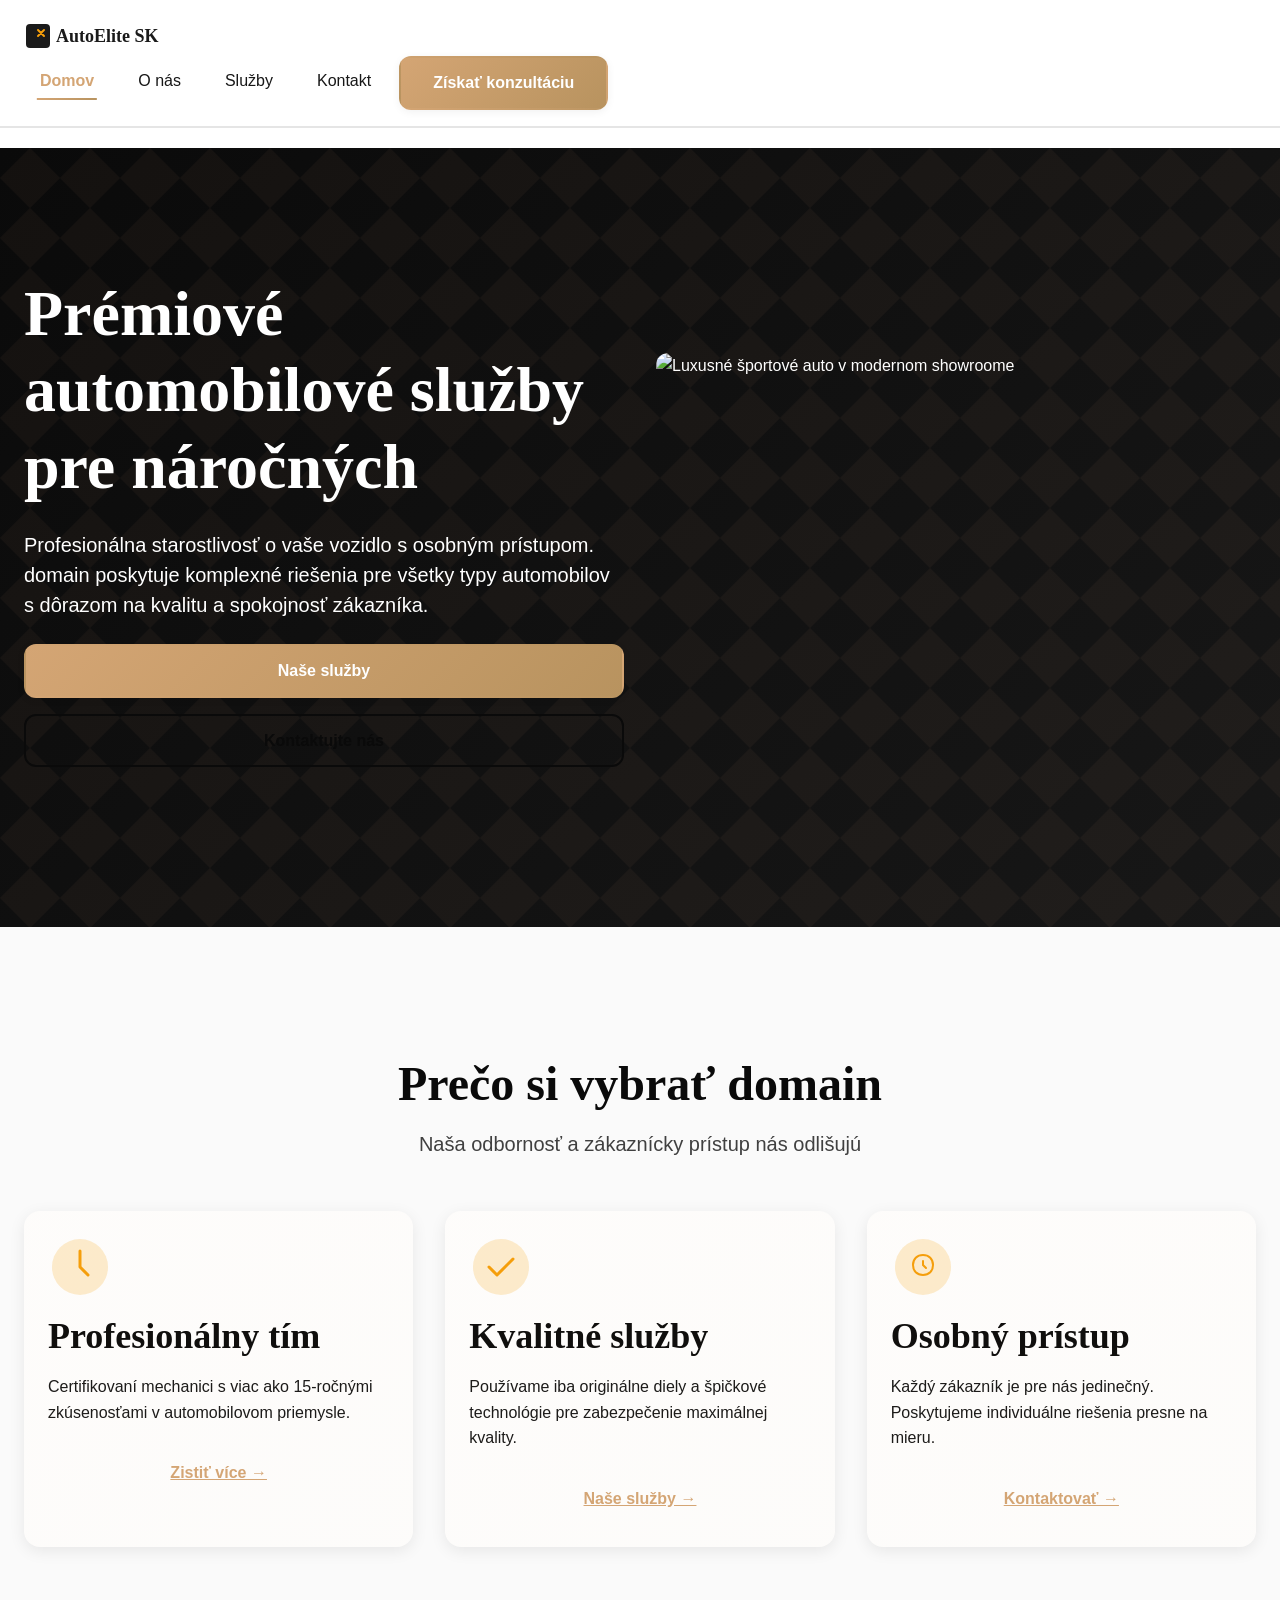
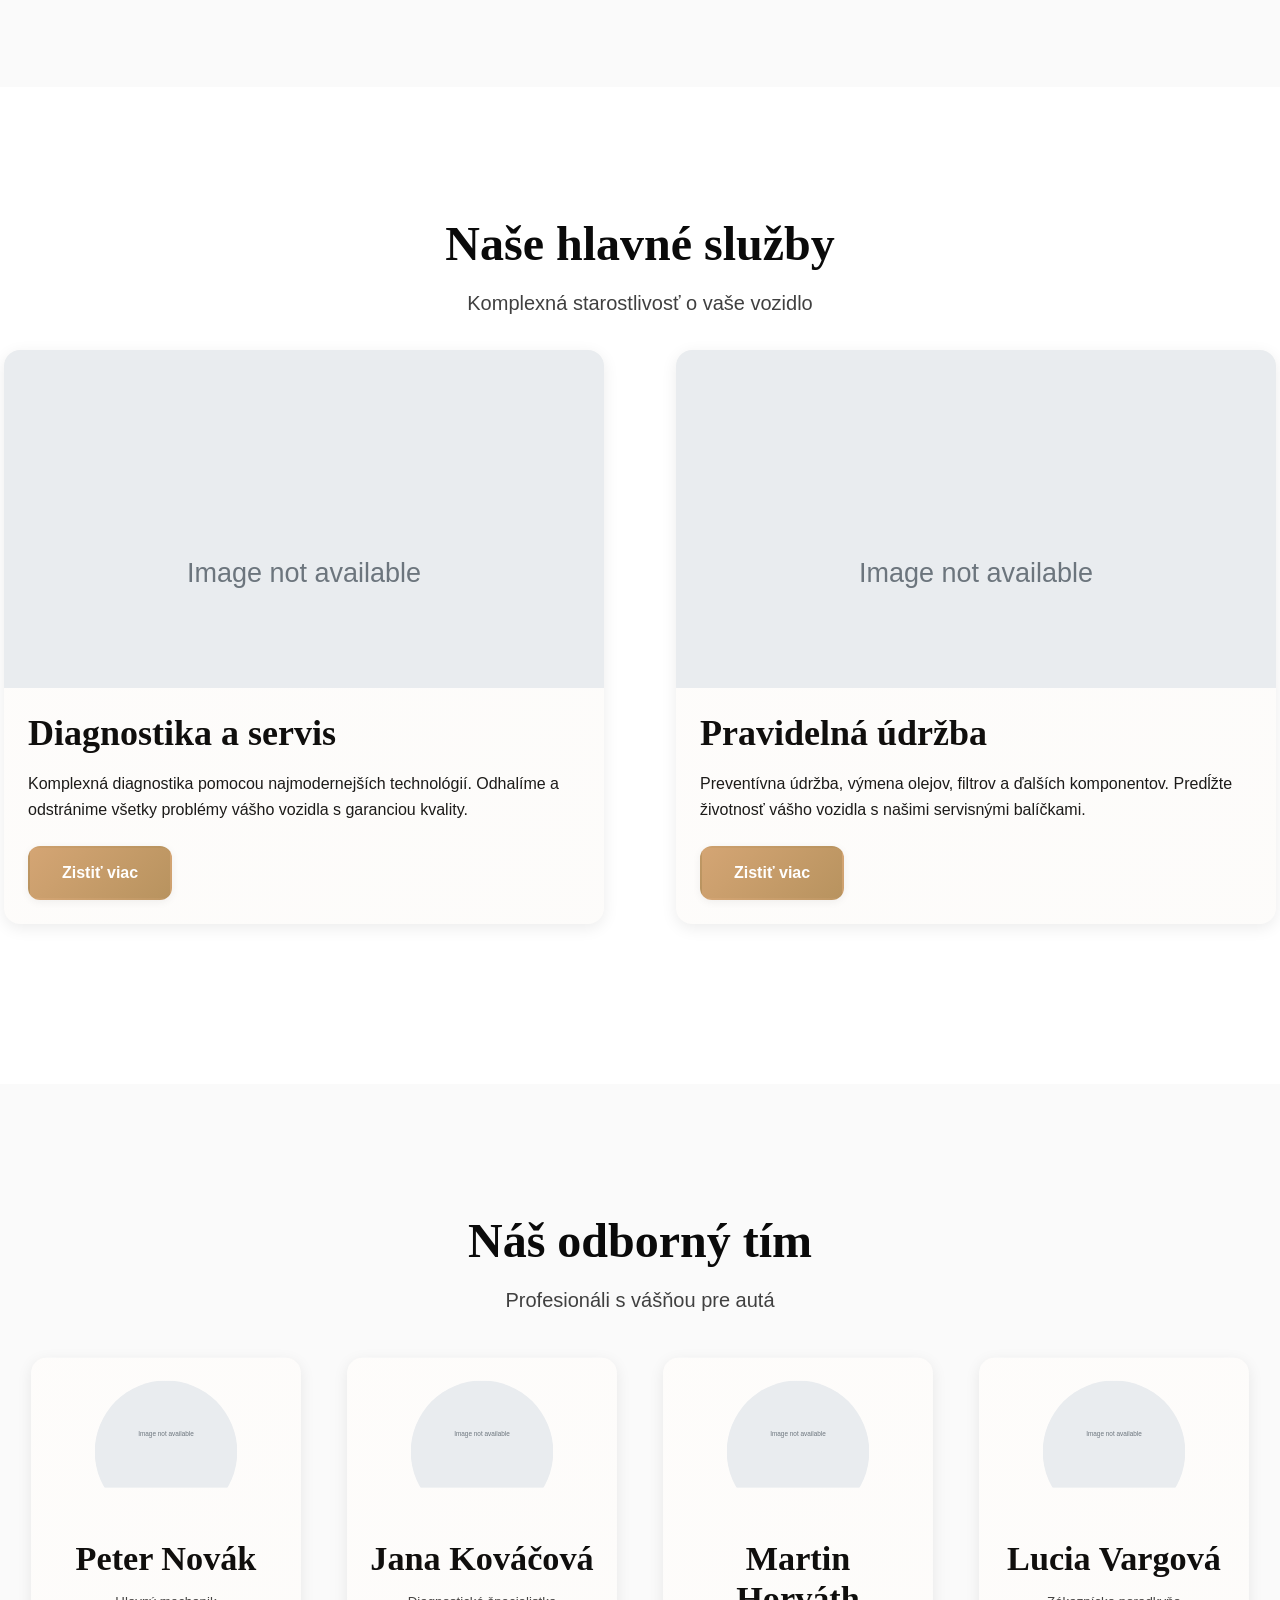
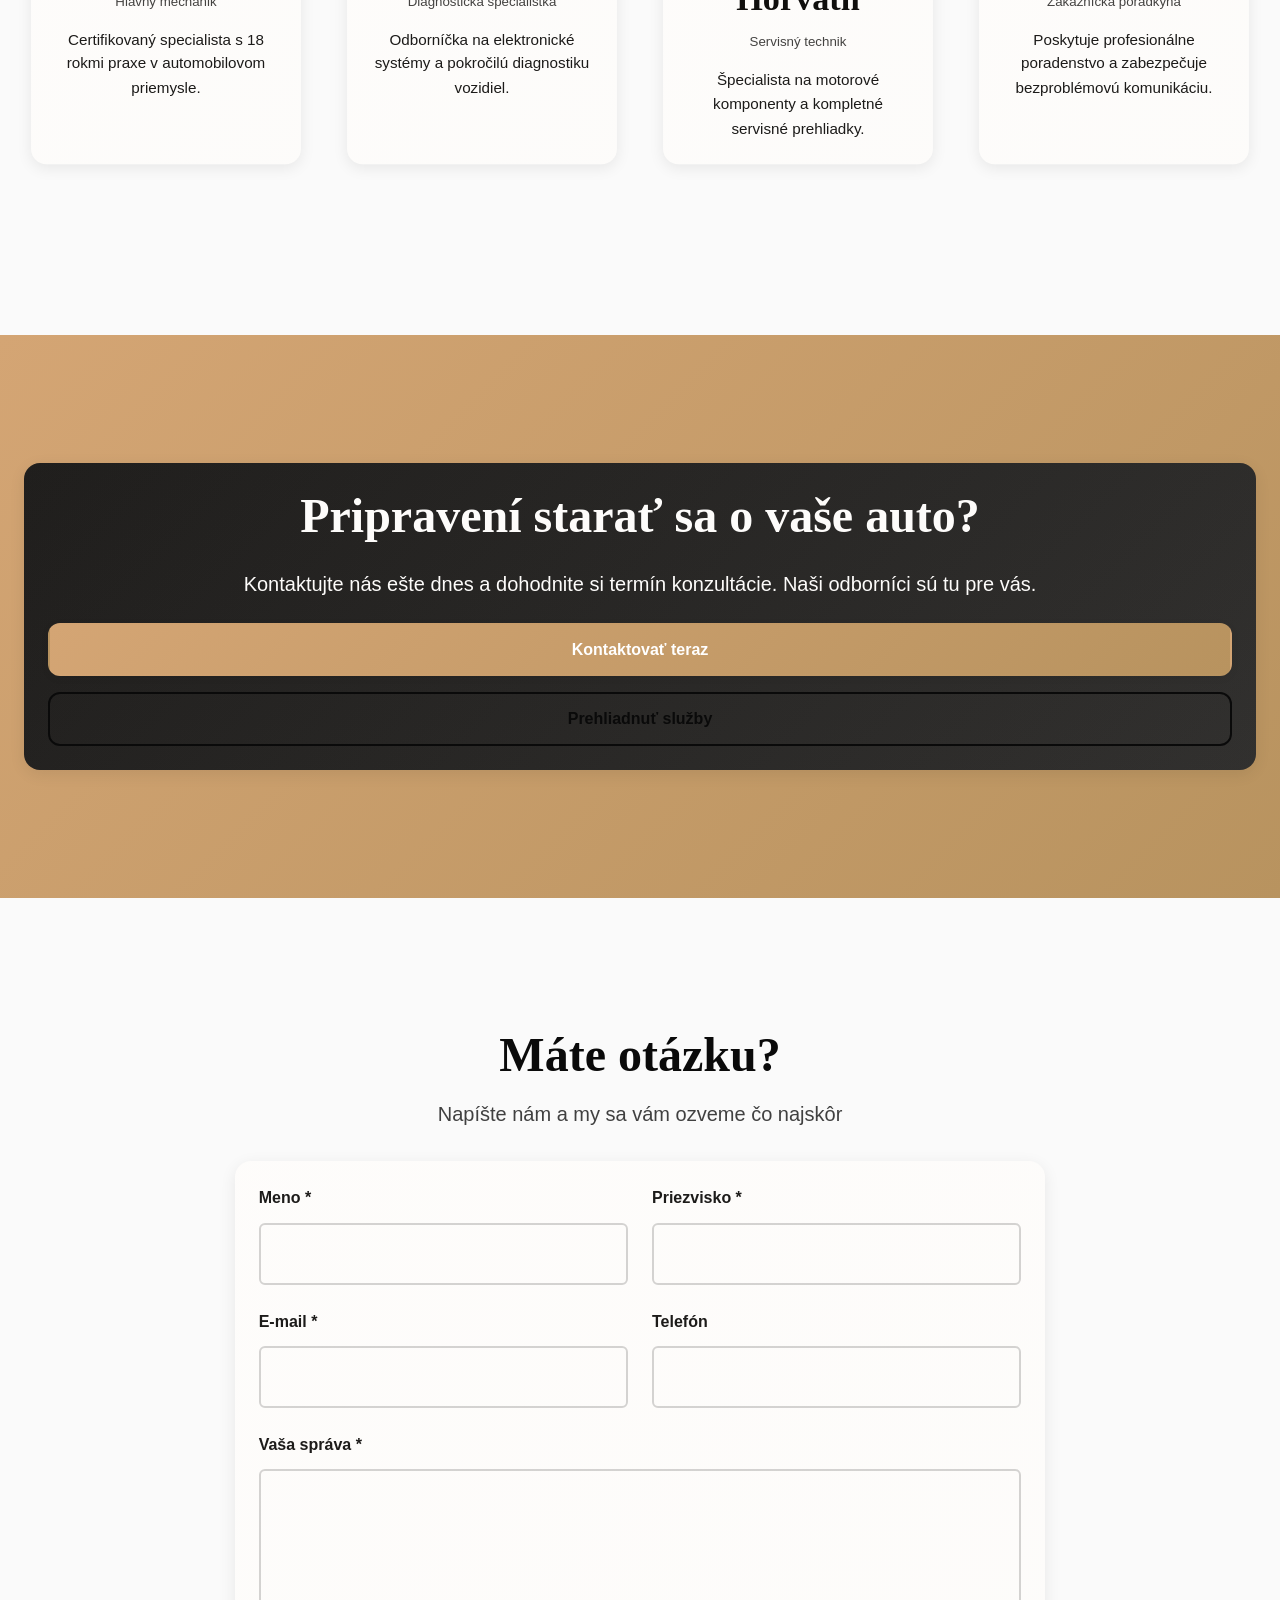
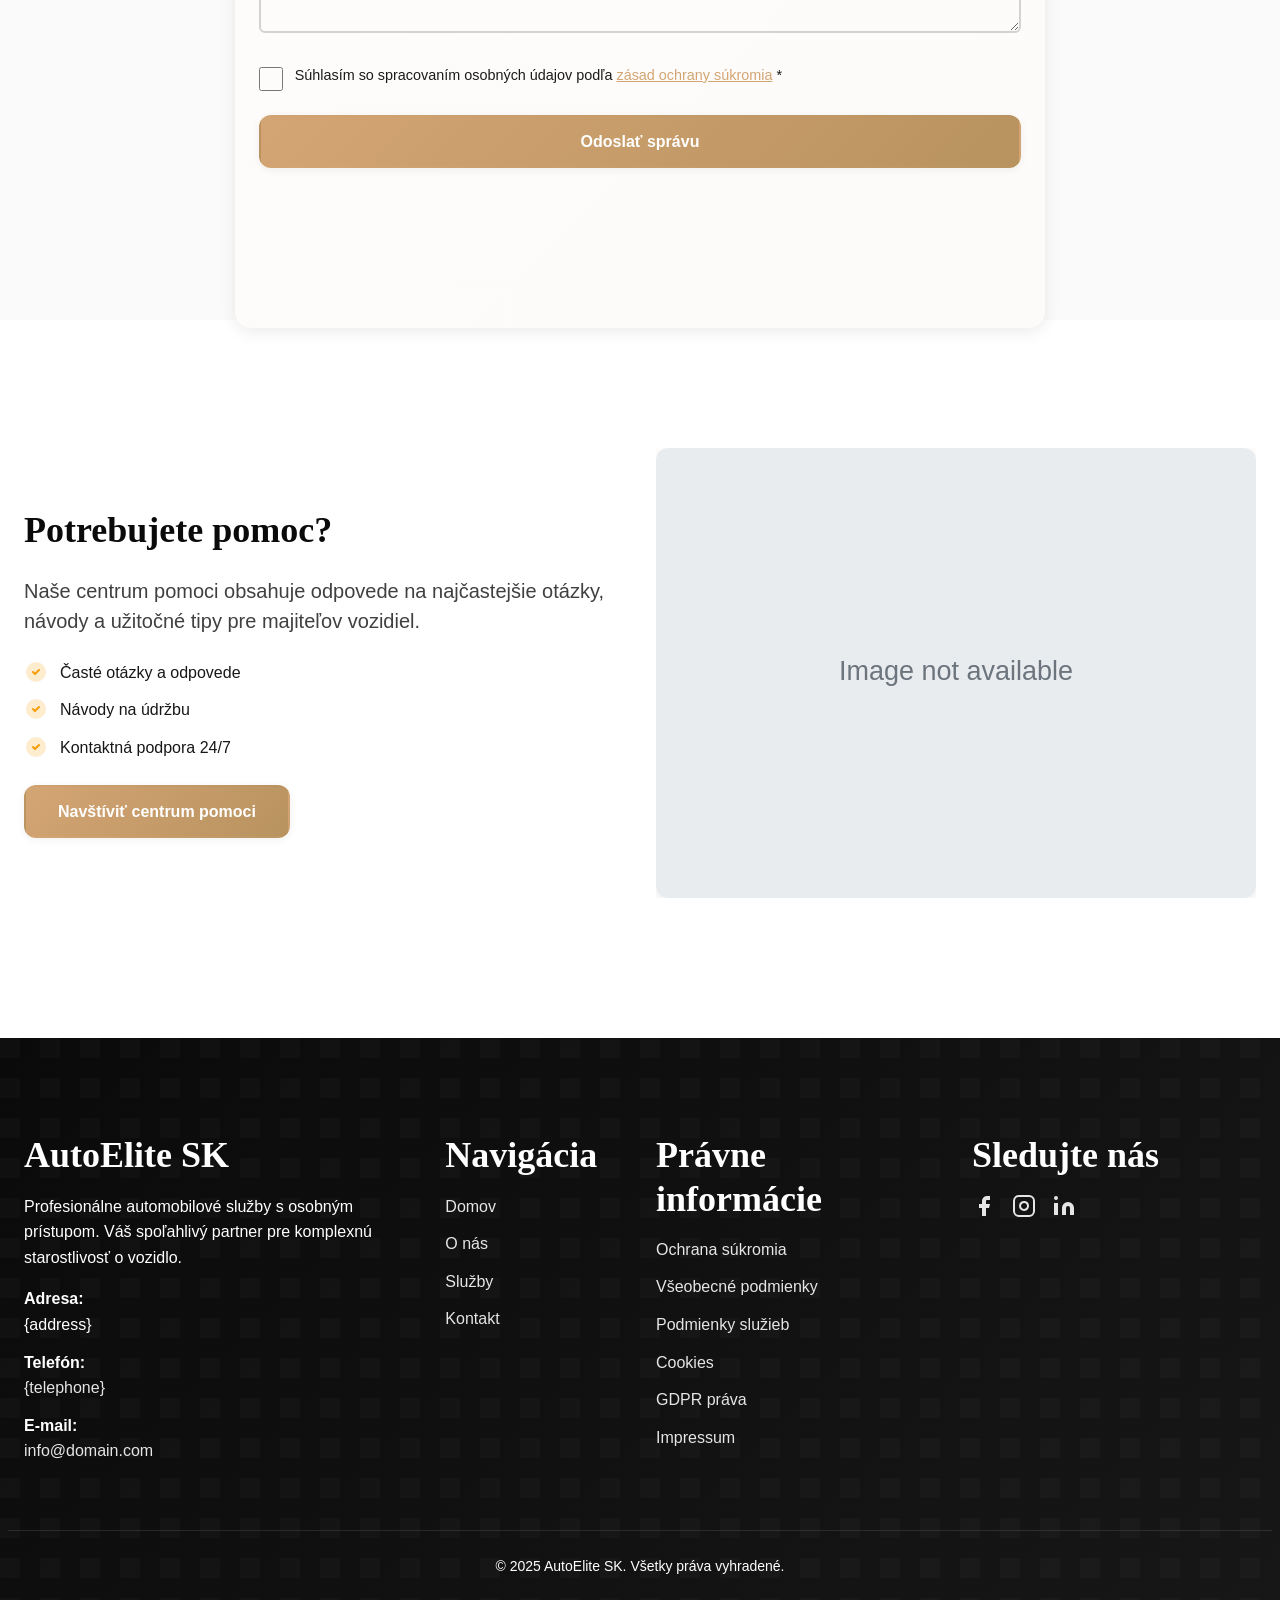
==== index.html @ c72419ff "Initial commit: Batch msgbatch_01VromvUSUyEGZicAMkXzHyz results" ====
<!doctype html>
<html lang="sk">
 <head>
  <meta charset="UTF-8">
  <meta name="viewport" content="width=device-width, initial-scale=1.0">
  <title>domain - Prémiové automobilové riešenia na Slovensku</title>
  <meta name="description" content="domain ponúka profesionálne automobilové služby, komplexnú údržbu a odborné poradenstvo. Váš spoľahlivý partner v oblasti automobilov.">
  <link rel="canonical" href="https://domain.com/">
  <meta property="og:type" content="website">
  <meta property="og:title" content="domain - Prémiové automobilové riešenia">
  <meta property="og:description" content="domain ponúka profesionálne automobilové služby, komplexnú údržbu a odborné poradenstvo. Váš spoľahlivý partner v oblasti automobilov.">
  <meta property="og:url" content="https://domain.com/">
  <meta property="og:image" content="https://images.unsplash.com/photo-1492144534655-ae79c964c9d7?w=1200&amp;h=630&amp;fit=crop">
  <link rel="stylesheet" href="style.css">
  <link rel="icon" type="image/png" href="/favicon.png">
  <link rel="apple-touch-icon" href="/apple-touch-icon.png">
 </head>
 <body>
  <header class="l-header">
   <nav class="c-nav navbar navbar-expand-md sticky-top bg-white border-bottom" aria-label="Hlavná navigácia">
    <div class="container-fluid">
     <a class="c-nav__brand navbar-brand" href="/"> 
      <svg width="150" height="40" viewBox="0 0 150 40" fill="none" xmlns="http://www.w3.org/2000/svg" aria-label="AutoElite SK">
       <rect x="2" y="8" width="24" height="24" rx="4" fill="#1a1a1a" /> <path d="M14 14L20 20M20 14L14 20" stroke="#f59e0b" stroke-width="2" stroke-linecap="round" /> <text x="32" y="26" font-family="serif" font-size="18" font-weight="600" fill="#1a1a1a">AutoElite SK</text>
      </svg> 
     </a>
     <button class="c-nav__toggle navbar-toggler" type="button" data-bs-toggle="collapse" data-bs-target="#navbarNav" aria-controls="navbarNav" aria-expanded="false" aria-label="Prepnúť navigáciu"><span class="navbar-toggler-icon"></span></button>
     <div class="collapse navbar-collapse" id="navbarNav">
      <ul class="c-nav__list navbar-nav ms-auto mb-2 mb-md-0">
       <li class="c-nav__item nav-item"><a class="c-nav__link nav-link" href="/" aria-current="page">Domov</a></li>
       <li class="c-nav__item nav-item"><a class="c-nav__link nav-link" href="about.html">O nás</a></li>
       <li class="c-nav__item nav-item"><a class="c-nav__link nav-link" href="services.html">Služby</a></li>
       <li class="c-nav__item nav-item"><a class="c-nav__link nav-link" href="contact.html">Kontakt</a></li>
       <li class="c-nav__item nav-item"><a class="c-button c-button--primary nav-link" href="contact.html">Získať konzultáciu</a></li>
      </ul>
     </div>
    </div>
   </nav>
  </header>
  <main id="main-content">
   <section class="l-section l-section--hero py-5" data-aos="fade-up">
    <div class="container py-4 py-md-5">
     <div class="row align-items-center g-4">
      <div class="col-12 col-lg-6">
       <h1 class="display-4 fw-bold mb-4">Prémiové automobilové služby pre náročných</h1>
       <p class="lead mb-4">Profesionálna starostlivosť o vaše vozidlo s osobným prístupom. domain poskytuje komplexné riešenia pre všetky typy automobilov s dôrazom na kvalitu a spokojnosť zákazníka.</p>
       <div class="d-flex flex-column flex-sm-row gap-3">
        <a href="services.html" class="c-button c-button--primary">Naše služby</a> <a href="contact.html" class="c-button c-button--secondary">Kontaktujte nás</a>
       </div>
      </div>
      <div class="col-12 col-lg-6">
       <div class="ratio ratio-16x9">
        <img src="https://images.unsplash.com/photo-1492144534655-ae79c964c9d7?w=800&amp;h=600&amp;fit=crop" alt="Luxusné športové auto v modernom showroome" class="img-fluid rounded" loading="eager" width="800" height="600">
       </div>
      </div>
     </div>
    </div>
   </section>
   <section class="l-section l-section--features py-5 bg-light" id="features" data-aos="fade-up">
    <div class="container py-4 py-md-5">
     <div class="row mb-5">
      <div class="col-12 text-center">
       <h2 class="display-5 fw-bold mb-3">Prečo si vybrať domain</h2>
       <p class="lead text-muted">Naša odbornosť a zákaznícky prístup nás odlišujú</p>
      </div>
     </div>
     <div class="row g-4">
      <div class="col-12 col-md-6 col-lg-4" data-aos="fade-up" data-aos-delay="100">
       <div class="c-card card h-100 border-0 shadow-sm">
        <div class="card-body d-flex flex-column">
         <div class="ratio ratio-1x1 mb-3" style="max-width: 64px;">
          <svg viewBox="0 0 64 64" fill="none" xmlns="http://www.w3.org/2000/svg">
           <circle cx="32" cy="32" r="28" fill="#f59e0b" opacity="0.2" /> <path d="M32 16V32L40 40" stroke="#f59e0b" stroke-width="3" stroke-linecap="round" stroke-linejoin="round" />
          </svg>
         </div>
         <h3 class="h5 mb-3">Profesionálny tím</h3>
         <p class="mb-4">Certifikovaní mechanici s viac ako 15-ročnými zkúsenosťami v automobilovom priemysle.</p>
         <a href="about.html" class="c-button c-button--link mt-auto">Zistiť více →</a>
        </div>
       </div>
      </div>
      <div class="col-12 col-md-6 col-lg-4" data-aos="fade-up" data-aos-delay="200">
       <div class="c-card card h-100 border-0 shadow-sm">
        <div class="card-body d-flex flex-column">
         <div class="ratio ratio-1x1 mb-3" style="max-width: 64px;">
          <svg viewBox="0 0 64 64" fill="none" xmlns="http://www.w3.org/2000/svg">
           <circle cx="32" cy="32" r="28" fill="#f59e0b" opacity="0.2" /> <path d="M20 32L28 40L44 24" stroke="#f59e0b" stroke-width="3" stroke-linecap="round" stroke-linejoin="round" />
          </svg>
         </div>
         <h3 class="h5 mb-3">Kvalitné služby</h3>
         <p class="mb-4">Používame iba originálne diely a špičkové technológie pre zabezpečenie maximálnej kvality.</p>
         <a href="services.html" class="c-button c-button--link mt-auto">Naše služby →</a>
        </div>
       </div>
      </div>
      <div class="col-12 col-md-6 col-lg-4" data-aos="fade-up" data-aos-delay="300">
       <div class="c-card card h-100 border-0 shadow-sm">
        <div class="card-body d-flex flex-column">
         <div class="ratio ratio-1x1 mb-3" style="max-width: 64px;">
          <svg viewBox="0 0 64 64" fill="none" xmlns="http://www.w3.org/2000/svg">
           <circle cx="32" cy="32" r="28" fill="#f59e0b" opacity="0.2" /> <path d="M32 20C26 20 22 24 22 30C22 36 26 40 32 40C38 40 42 36 42 30C42 24 38 20 32 20Z" stroke="#f59e0b" stroke-width="2" /> <path d="M32 26V30L35 33" stroke="#f59e0b" stroke-width="2" stroke-linecap="round" />
          </svg>
         </div>
         <h3 class="h5 mb-3">Osobný prístup</h3>
         <p class="mb-4">Každý zákazník je pre nás jedinečný. Poskytujeme individuálne riešenia presne na mieru.</p>
         <a href="contact.html" class="c-button c-button--link mt-auto">Kontaktovať →</a>
        </div>
       </div>
      </div>
     </div>
    </div>
   </section>
   <section class="l-section l-section--services py-5" id="services" data-aos="fade-up">
    <div class="container py-4 py-md-5">
     <div class="row mb-5">
      <div class="col-12 text-center">
       <h2 class="display-5 fw-bold mb-3">Naše hlavné služby</h2>
       <p class="lead text-muted">Komplexná starostlivosť o vaše vozidlo</p>
      </div>
     </div>
     <div class="row g-4">
      <div class="col-12 col-lg-6" data-aos="fade-right">
       <div class="c-card card h-100 border-0 shadow">
        <div class="ratio ratio-16x9">
         <img src="https://images.unsplash.com/photo-1486262715619-67b85e0b08d3?w=800&amp;h=450&amp;fit=crop" alt="Diagnostika a servis vozidiel" class="card-img-top" loading="lazy" width="800" height="450">
        </div>
        <div class="card-body d-flex flex-column">
         <h3 class="h4 mb-3">Diagnostika a servis</h3>
         <p class="mb-4">Komplexná diagnostika pomocou najmodernejších technológií. Odhalíme a odstránime všetky problémy vášho vozidla s garanciou kvality.</p>
         <a href="services.html" class="c-button c-button--primary mt-auto align-self-start">Zistiť viac</a>
        </div>
       </div>
      </div>
      <div class="col-12 col-lg-6" data-aos="fade-left">
       <div class="c-card card h-100 border-0 shadow">
        <div class="ratio ratio-16x9">
         <img src="https://images.unsplash.com/photo-1619642751034-765dfdf7c58e?w=800&amp;h=450&amp;fit=crop" alt="Pravidelná údržba automobilov" class="card-img-top" loading="lazy" width="800" height="450">
        </div>
        <div class="card-body d-flex flex-column">
         <h3 class="h4 mb-3">Pravidelná údržba</h3>
         <p class="mb-4">Preventívna údržba, výmena olejov, filtrov a ďalších komponentov. Predĺžte životnosť vášho vozidla s našimi servisnými balíčkami.</p>
         <a href="services.html" class="c-button c-button--primary mt-auto align-self-start">Zistiť viac</a>
        </div>
       </div>
      </div>
     </div>
    </div>
   </section>
   <section class="l-section l-section--team py-5 bg-light" id="team" data-aos="fade-up">
    <div class="container py-4 py-md-5">
     <div class="row mb-5">
      <div class="col-12 text-center">
       <h2 class="display-5 fw-bold mb-3">Náš odborný tím</h2>
       <p class="lead text-muted">Profesionáli s vášňou pre autá</p>
      </div>
     </div>
     <div class="row g-4">
      <div class="col-12 col-md-6 col-lg-3" data-aos="zoom-in" data-aos-delay="100">
       <div class="c-card card h-100 border-0 shadow-sm text-center">
        <div class="card-body d-flex flex-column">
         <div class="ratio ratio-1x1 rounded-circle overflow-hidden mx-auto mb-3" style="max-width: 150px;">
          <img src="https://images.unsplash.com/photo-1507003211169-0a1dd7228f2d?w=300&amp;h=300&amp;fit=crop" alt="Portét Petra Nováka, hlavného mechanika" class="img-fluid" loading="lazy" width="300" height="300">
         </div>
         <h3 class="h5 mb-2">Peter Novák</h3>
         <p class="text-muted small mb-3">Hlavný mechanik</p>
         <p class="mb-0 mt-auto">Certifikovaný specialista s 18 rokmi praxe v automobilovom priemysle.</p>
        </div>
       </div>
      </div>
      <div class="col-12 col-md-6 col-lg-3" data-aos="zoom-in" data-aos-delay="200">
       <div class="c-card card h-100 border-0 shadow-sm text-center">
        <div class="card-body d-flex flex-column">
         <div class="ratio ratio-1x1 rounded-circle overflow-hidden mx-auto mb-3" style="max-width: 150px;">
          <img src="https://images.unsplash.com/photo-1573496359142-b8d87734a5a2?w=300&amp;h=300&amp;fit=crop" alt="Portét Jany Kováčovej, diagnostickej špecialistky" class="img-fluid" loading="lazy" width="300" height="300">
         </div>
         <h3 class="h5 mb-2">Jana Kováčová</h3>
         <p class="text-muted small mb-3">Diagnostická špecialistka</p>
         <p class="mb-0 mt-auto">Odborníčka na elektronické systémy a pokročilú diagnostiku vozidiel.</p>
        </div>
       </div>
      </div>
      <div class="col-12 col-md-6 col-lg-3" data-aos="zoom-in" data-aos-delay="300">
       <div class="c-card card h-100 border-0 shadow-sm text-center">
        <div class="card-body d-flex flex-column">
         <div class="ratio ratio-1x1 rounded-circle overflow-hidden mx-auto mb-3" style="max-width: 150px;">
          <img src="https://images.unsplash.com/photo-1500648767791-00dcc994a43e?w=300&amp;h=300&amp;fit=crop" alt="Portét Martina Horvatha, servisného technika" class="img-fluid" loading="lazy" width="300" height="300">
         </div>
         <h3 class="h5 mb-2">Martin Horváth</h3>
         <p class="text-muted small mb-3">Servisný technik</p>
         <p class="mb-0 mt-auto">Špecialista na motorové komponenty a kompletné servisné prehliadky.</p>
        </div>
       </div>
      </div>
      <div class="col-12 col-md-6 col-lg-3" data-aos="zoom-in" data-aos-delay="400">
       <div class="c-card card h-100 border-0 shadow-sm text-center">
        <div class="card-body d-flex flex-column">
         <div class="ratio ratio-1x1 rounded-circle overflow-hidden mx-auto mb-3" style="max-width: 150px;">
          <img src="https://images.unsplash.com/photo-1580489944761-15a19d654956?w=300&amp;h=300&amp;fit=crop" alt="Portét Lucie Vargové, zákazníckej poradkyne" class="img-fluid" loading="lazy" width="300" height="300">
         </div>
         <h3 class="h5 mb-2">Lucia Vargová</h3>
         <p class="text-muted small mb-3">Zákaznícka poradkyňa</p>
         <p class="mb-0 mt-auto">Poskytuje profesionálne poradenstvo a zabezpečuje bezproblémovú komunikáciu.</p>
        </div>
       </div>
      </div>
     </div>
    </div>
   </section>
   <section class="l-section l-section--cta py-5" id="cta" data-aos="fade-up">
    <div class="container py-4 py-md-5">
     <div class="row">
      <div class="col-12">
       <div class="c-card card border-0 shadow-lg text-white" style="background: linear-gradient(135deg, #1a1a1a 0%, #2d2d2d 100%);">
        <div class="card-body p-4 p-md-5 text-center">
         <h2 class="display-5 fw-bold mb-4">Pripravení starať sa o vaše auto?</h2>
         <p class="lead mb-4">Kontaktujte nás ešte dnes a dohodnite si termín konzultácie. Naši odborníci sú tu pre vás.</p>
         <div class="d-flex flex-column flex-sm-row gap-3 justify-content-center">
          <a href="contact.html" class="c-button c-button--primary">Kontaktovať teraz</a> <a href="services.html" class="c-button c-button--secondary">Prehliadnuť služby</a>
         </div>
        </div>
       </div>
      </div>
     </div>
    </div>
   </section>
   <section class="l-section l-section--contact-form py-5 bg-light" id="contact-form" data-aos="fade-up">
    <div class="container py-4 py-md-5">
     <div class="row justify-content-center">
      <div class="col-12 col-lg-8">
       <div class="text-center mb-5">
        <h2 class="display-5 fw-bold mb-3">Máte otázku?</h2>
        <p class="lead text-muted">Napíšte nám a my sa vám ozveme čo najskôr</p>
       </div>
       <div class="c-card card border-0 shadow">
        <div class="card-body p-4 p-md-5">
         <form id="contactForm" class="c-form" method="POST" action="thank_you.html" novalidate>
          <div class="row g-3">
           <div class="col-12 col-md-6">
            <div class="c-form__group">
             <label for="firstName" class="form-label">Meno *</label> <input type="text" class="c-form__input form-control" id="firstName" name="firstName" required>
             <div class="c-form__error invalid-feedback">Prosím, zadajte vaše meno.</div>
            </div>
           </div>
           <div class="col-12 col-md-6">
            <div class="c-form__group">
             <label for="lastName" class="form-label">Priezvisko *</label> <input type="text" class="c-form__input form-control" id="lastName" name="lastName" required>
             <div class="c-form__error invalid-feedback">Prosím, zadajte vaše priezvisko.</div>
            </div>
           </div>
           <div class="col-12 col-md-6">
            <div class="c-form__group">
             <label for="email" class="form-label">E-mail *</label> <input type="email" class="c-form__input form-control" id="email" name="email" required>
             <div class="c-form__error invalid-feedback">Prosím, zadajte platnú e-mailovú adresu.</div>
            </div>
           </div>
           <div class="col-12 col-md-6">
            <div class="c-form__group">
             <label for="phone" class="form-label">Telefón</label> <input type="tel" class="c-form__input form-control" id="phone" name="phone">
             <div class="c-form__error invalid-feedback">Prosím, zadajte platné telefónne číslo.</div>
            </div>
           </div>
           <div class="col-12">
            <div class="c-form__group">
             <label for="message" class="form-label">Vaša správa *</label> <textarea class="c-form__input form-control" id="message" name="message" rows="5" required></textarea>
             <div class="c-form__error invalid-feedback">Prosím, napíšte vašu správu.</div>
            </div>
           </div>
           <div class="col-12">
            <div class="form-check">
             <input class="form-check-input" type="checkbox" id="privacyConsent" name="privacyConsent" required> <label class="form-check-label" for="privacyConsent"> Súhlasím so spracovaním osobných údajov podľa <a href="privacy.html" class="text-decoration-underline">zásad ochrany súkromia</a> * </label>
             <div class="c-form__error invalid-feedback">Musíte súhlasiť so spracovaním osobných údajov.</div>
            </div>
           </div>
           <div class="col-12">
            <button type="submit" class="c-button c-button--primary w-100">Odoslať správu</button>
           </div>
          </div>
         </form>
        </div>
       </div>
      </div>
     </div>
    </div>
   </section>
   <section class="l-section l-section--help py-5" id="help" data-aos="fade-up">
    <div class="container py-4 py-md-5">
     <div class="row align-items-center g-4">
      <div class="col-12 col-lg-6">
       <h2 class="display-6 fw-bold mb-4">Potrebujete pomoc?</h2>
       <p class="lead mb-4">Naše centrum pomoci obsahuje odpovede na najčastejšie otázky, návody a užitočné tipy pre majiteľov vozidiel.</p>
       <ul class="list-unstyled mb-4">
        <li class="mb-2 d-flex align-items-start">
         <svg width="24" height="24" viewBox="0 0 24 24" fill="none" class="flex-shrink-0 me-2">
          <circle cx="12" cy="12" r="10" fill="#f59e0b" opacity="0.2" /> <path d="M9 12L11 14L15 10" stroke="#f59e0b" stroke-width="2" stroke-linecap="round" stroke-linejoin="round" />
         </svg>
         <span>Časté otázky a odpovede</span>
        </li>
        <li class="mb-2 d-flex align-items-start">
         <svg width="24" height="24" viewBox="0 0 24 24" fill="none" class="flex-shrink-0 me-2">
          <circle cx="12" cy="12" r="10" fill="#f59e0b" opacity="0.2" /> <path d="M9 12L11 14L15 10" stroke="#f59e0b" stroke-width="2" stroke-linecap="round" stroke-linejoin="round" />
         </svg>
         <span>Návody na údržbu</span>
        </li>
        <li class="mb-2 d-flex align-items-start">
         <svg width="24" height="24" viewBox="0 0 24 24" fill="none" class="flex-shrink-0 me-2">
          <circle cx="12" cy="12" r="10" fill="#f59e0b" opacity="0.2" /> <path d="M9 12L11 14L15 10" stroke="#f59e0b" stroke-width="2" stroke-linecap="round" stroke-linejoin="round" />
         </svg>
         <span>Kontaktná podpora 24/7</span>
        </li>
       </ul>
       <a href="contact.html" class="c-button c-button--primary">Navštíviť centrum pomoci</a>
      </div>
      <div class="col-12 col-lg-6">
       <div class="ratio ratio-4x3">
        <img src="https://images.unsplash.com/photo-1581092160562-40aa08e78837?w=800&amp;h=600&amp;fit=crop" alt="Zákaznícka podpora a poradenstvo" class="img-fluid rounded shadow" loading="lazy" width="800" height="600">
       </div>
      </div>
     </div>
    </div>
   </section>
  </main>
  <footer class="l-footer bg-dark text-white pt-5 pb-3">
   <div class="container">
    <div class="row g-4 pb-4">
     <div class="col-12 col-md-6 col-lg-4">
      <h3 class="h5 mb-3">AutoElite SK</h3>
      <p class="mb-3">Profesionálne automobilové služby s osobným prístupom. Váš spoľahlivý partner pre komplexnú starostlivosť o vozidlo.</p>
      <div class="mb-2">
       <strong>Adresa:</strong>
       <br>
       {address}
      </div>
      <div class="mb-2">
       <strong>Telefón:</strong>
       <br>
       <a href="tel:{telephone}" class="text-white text-decoration-none">{telephone}</a>
      </div>
      <div>
       <strong>E-mail:</strong>
       <br>
       <a href="mailto:info@domain.com" class="text-white text-decoration-none">info@domain.com</a>
      </div>
     </div>
     <div class="col-12 col-md-6 col-lg-2">
      <h3 class="h6 mb-3">Navigácia</h3>
      <ul class="list-unstyled">
       <li class="mb-2"><a href="/" class="text-white text-decoration-none">Domov</a></li>
       <li class="mb-2"><a href="about.html" class="text-white text-decoration-none">O nás</a></li>
       <li class="mb-2"><a href="services.html" class="text-white text-decoration-none">Služby</a></li>
       <li class="mb-2"><a href="contact.html" class="text-white text-decoration-none">Kontakt</a></li>
      </ul>
     </div>
     <div class="col-12 col-md-6 col-lg-3">
      <h3 class="h6 mb-3">Právne informácie</h3>
      <ul class="list-unstyled">
       <li class="mb-2"><a href="privacy.html" class="text-white text-decoration-none">Ochrana súkromia</a></li>
       <li class="mb-2"><a href="terms_and_conditions.html" class="text-white text-decoration-none">Všeobecné podmienky</a></li>
       <li class="mb-2"><a href="terms_of_services.html" class="text-white text-decoration-none">Podmienky služieb</a></li>
       <li class="mb-2"><a href="cookie_policy.html" class="text-white text-decoration-none">Cookies</a></li>
       <li class="mb-2"><a href="gdpr-rights.html" class="text-white text-decoration-none">GDPR práva</a></li>
       <li class="mb-2"><a href="impressum.html" class="text-white text-decoration-none">Impressum</a></li>
      </ul>
     </div>
     <div class="col-12 col-md-6 col-lg-3">
      <h3 class="h6 mb-3">Sledujte nás</h3>
      <div class="d-flex gap-3 mb-3">
       <a href="#" class="text-white" aria-label="Facebook"> 
        <svg width="24" height="24" viewBox="0 0 24 24" fill="currentColor">
         <path d="M18 2h-3a5 5 0 00-5 5v3H7v4h3v8h4v-8h3l1-4h-4V7a1 1 0 011-1h3z" />
        </svg> 
       </a> <a href="#" class="text-white" aria-label="Instagram"> 
        <svg width="24" height="24" viewBox="0 0 24 24" fill="none" stroke="currentColor" stroke-width="2">
         <rect x="2" y="2" width="20" height="20" rx="5" ry="5" /> <path d="M16 11.37A4 4 0 1112.63 8 4 4 0 0116 11.37z" /> <line x1="17.5" y1="6.5" x2="17.51" y2="6.5" />
        </svg> 
       </a> <a href="#" class="text-white" aria-label="LinkedIn"> 
        <svg width="24" height="24" viewBox="0 0 24 24" fill="currentColor">
         <path d="M16 8a6 6 0 016 6v7h-4v-7a2 2 0 00-2-2 2 2 0 00-2 2v7h-4v-7a6 6 0 016-6zM2 9h4v12H2z" /> <circle cx="4" cy="4" r="2" />
        </svg> 
       </a>
      </div>
     </div>
    </div>
    <div class="row pt-3 border-top border-secondary">
     <div class="col-12 text-center">
      <p class="mb-0 small">© 2025 AutoElite SK. Všetky práva vyhradené.</p>
     </div>
    </div>
   </div>
  </footer>
  <script src="script.js" defer></script>
 </body>
</html>
---- style.css ----
:root {
  --color-primary: #0a0a0a;
  --color-secondary: #d4a574;
  --color-accent: #b8935f;
  --color-neutral-50: #fafafa;
  --color-neutral-100: #f5f5f5;
  --color-neutral-200: #e5e5e5;
  --color-neutral-300: #d4d4d4;
  --color-neutral-400: #a3a3a3;
  --color-neutral-700: #404040;
  --color-neutral-800: #262626;
  --color-neutral-900: #171717;
  --color-success: #16a34a;
  --color-error: #dc2626;
  --color-white: #ffffff;
  --color-black: #000000;
  --font-primary: 'Playfair Display', Georgia, serif;
  --font-secondary: -apple-system, BlinkMacSystemFont, 'Segoe UI', 'Roboto', 'Helvetica Neue', sans-serif;
  --font-base-size: 16px;
  --font-weight-light: 300;
  --font-weight-regular: 400;
  --font-weight-medium: 500;
  --font-weight-semibold: 600;
  --font-weight-bold: 700;
  --line-height-base: 1.6;
  --line-height-heading: 1.2;
  --font-h1: clamp(2.5rem, 5vw, 4rem);
  --font-h2: clamp(2rem, 4vw, 3rem);
  --font-h3: clamp(1.75rem, 3vw, 2.25rem);
  --font-h4: clamp(1.5rem, 2.5vw, 1.75rem);
  --font-h5: clamp(1.25rem, 2vw, 1.5rem);
  --font-h6: clamp(1.125rem, 1.5vw, 1.25rem);
  --space-xs: 0.5rem;
  --space-sm: 0.75rem;
  --space-md: 1rem;
  --space-lg: 1.5rem;
  --space-xl: 2rem;
  --space-2xl: 3rem;
  --space-3xl: 4rem;
  --space-4xl: 6rem;
  --container-max: 1280px;
  --container-padding: var(--space-lg);
  --header-h: 80px;
  --nav-h: 80px;
  --border-radius-sm: 6px;
  --border-radius-md: 12px;
  --border-radius-lg: 16px;
  --shadow-sm: 0 2px 8px rgba(0, 0, 0, 0.06);
  --shadow-md: 0 4px 16px rgba(0, 0, 0, 0.08);
  --shadow-lg: 0 12px 32px rgba(0, 0, 0, 0.12);
  --transition: 300ms cubic-bezier(0.4, 0, 0.2, 1);
  --transition-slow: 500ms cubic-bezier(0.4, 0, 0.2, 1);
  --z-nav: 1000;
  --z-modal: 1050;
  --z-dropdown: 999;
}

*,
*::before,
*::after {
  box-sizing: border-box;
  margin: 0;
  padding: 0;
}

html {
  scroll-behavior: smooth;
  overflow-x: hidden;
}

@media (prefers-reduced-motion: reduce) {
  html {
    scroll-behavior: auto;
  }
  *,
  *::before,
  *::after {
    animation-duration: 0.01ms !important;
    animation-iteration-count: 1 !important;
    transition-duration: 0.01ms !important;
    scroll-behavior: auto !important;
  }
}

body {
  font-family: var(--font-secondary);
  font-size: var(--font-base-size);
  font-weight: var(--font-weight-regular);
  line-height: var(--line-height-base);
  color: var(--color-neutral-900);
  background-color: var(--color-white);
  overflow-x: hidden;
  -webkit-font-smoothing: antialiased;
  -moz-osx-font-smoothing: grayscale;
}

body.u-no-scroll {
  overflow: hidden;
}

img,
svg,
video {
  max-width: 100%;
  height: auto;
  display: block;
}

img {
  border: 0;
  object-fit: cover;
}

a {
  color: var(--color-primary);
  text-decoration: none;
  transition: color var(--transition);
}

a:hover,
a:focus {
  color: var(--color-secondary);
}

a:focus-visible {
  outline: 3px solid var(--color-accent);
  outline-offset: 3px;
}

h1,
h2,
h3,
h4,
h5,
h6 {
  font-family: var(--font-primary);
  font-weight: var(--font-weight-bold);
  line-height: var(--line-height-heading);
  color: var(--color-primary);
  margin-bottom: var(--space-md);
}

h1:first-child,
h2:first-child,
h3:first-child,
h4:first-child,
h5:first-child,
h6:first-child {
  margin-top: 0;
}

h1 {
  font-size: var(--font-h1);
  margin-bottom: var(--space-xl);
}

h2 {
  font-size: var(--font-h2);
  margin-bottom: var(--space-lg);
}

h3 {
  font-size: var(--font-h3);
}

h4 {
  font-size: var(--font-h4);
}

h5 {
  font-size: var(--font-h5);
}

h6 {
  font-size: var(--font-h6);
}

p {
  margin-bottom: var(--space-md);
}

p:last-child {
  margin-bottom: 0;
}

ul,
ol {
  margin-bottom: var(--space-md);
  padding-left: var(--space-xl);
}

li {
  margin-bottom: var(--space-xs);
}

.list-unstyled {
  list-style: none;
  padding-left: 0;
}

button,
input,
select,
textarea {
  font-family: inherit;
  font-size: inherit;
  line-height: inherit;
}

button {
  cursor: pointer;
  border: none;
  background: none;
}

button:disabled {
  cursor: not-allowed;
}

.container {
  max-width: var(--container-max);
  margin-left: auto;
  margin-right: auto;
  padding-left: var(--container-padding);
  padding-right: var(--container-padding);
}

.container-fluid {
  width: 100%;
  padding-left: var(--container-padding);
  padding-right: var(--container-padding);
}

.row {
  display: flex;
  flex-wrap: wrap;
  margin-left: calc(var(--space-md) * -1);
  margin-right: calc(var(--space-md) * -1);
}

.row.g-3 {
  margin-left: calc(var(--space-sm) * -1);
  margin-right: calc(var(--space-sm) * -1);
}

.row.g-3 > * {
  padding-left: var(--space-sm);
  padding-right: var(--space-sm);
}

.row.g-4 {
  margin-left: calc(var(--space-md) * -1);
  margin-right: calc(var(--space-md) * -1);
}

.row.g-4 > * {
  padding-left: var(--space-md);
  padding-right: var(--space-md);
  margin-bottom: var(--space-xl);
}

.row > * {
  padding-left: var(--space-md);
  padding-right: var(--space-md);
}

.col-12 {
  width: 100%;
}

.col-md-6 {
  width: 100%;
}

.col-lg-3,
.col-lg-4,
.col-lg-6,
.col-lg-8,
.col-lg-10 {
  width: 100%;
}

@media (min-width: 768px) {
  .col-md-6 {
    width: 50%;
  }
  .col-md-4 {
    width: 33.333%;
  }
}

@media (min-width: 1024px) {
  .col-lg-2 {
    width: 16.666%;
  }
  .col-lg-3 {
    width: 25%;
  }
  .col-lg-4 {
    width: 33.333%;
  }
  .col-lg-5 {
    width: 41.666%;
  }
  .col-lg-6 {
    width: 50%;
  }
  .col-lg-7 {
    width: 58.333%;
  }
  .col-lg-8 {
    width: 66.666%;
  }
  .col-lg-9 {
    width: 75%;
  }
  .col-lg-10 {
    width: 83.333%;
  }
}

.d-flex {
  display: flex;
}

.flex-column {
  flex-direction: column;
}

.flex-wrap {
  flex-wrap: wrap;
}

.align-items-center {
  align-items: center;
}

.align-items-start {
  align-items: flex-start;
}

.justify-content-center {
  justify-content: center;
}

.gap-3 {
  gap: var(--space-md);
}

.text-center {
  text-align: center;
}

.text-left {
  text-align: left;
}

.text-right {
  text-align: right;
}

@media (min-width: 1024px) {
  .text-lg-start {
    text-align: left;
  }
  .text-lg-end {
    text-align: right;
  }
}

.text-white {
  color: var(--color-white);
}

.text-muted {
  color: var(--color-neutral-700);
}

.text-decoration-none {
  text-decoration: none;
}

.text-decoration-underline {
  text-decoration: underline;
}

.bg-white {
  background-color: var(--color-white);
}

.bg-light {
  background-color: var(--color-neutral-50);
}

.bg-dark {
  background-color: var(--color-primary);
}

.py-3 {
  padding-top: var(--space-lg);
  padding-bottom: var(--space-lg);
}

.py-4 {
  padding-top: var(--space-xl);
  padding-bottom: var(--space-xl);
}

.py-5 {
  padding-top: var(--space-2xl);
  padding-bottom: var(--space-2xl);
}

@media (min-width: 768px) {
  .py-md-5 {
    padding-top: var(--space-3xl);
    padding-bottom: var(--space-3xl);
  }
}

.pt-3 {
  padding-top: var(--space-lg);
}

.pt-4 {
  padding-top: var(--space-xl);
}

.pt-5 {
  padding-top: var(--space-2xl);
}

.pb-3 {
  padding-bottom: var(--space-lg);
}

.pb-4 {
  padding-bottom: var(--space-xl);
}

.mb-0 {
  margin-bottom: 0;
}

.mb-1 {
  margin-bottom: var(--space-xs);
}

.mb-2 {
  margin-bottom: var(--space-sm);
}

.mb-3 {
  margin-bottom: var(--space-md);
}

.mb-4 {
  margin-bottom: var(--space-lg);
}

.mb-5 {
  margin-bottom: var(--space-xl);
}

.mt-2 {
  margin-top: var(--space-sm);
}

.mt-3 {
  margin-top: var(--space-md);
}

.mt-4 {
  margin-top: var(--space-lg);
}

.mt-5 {
  margin-top: var(--space-xl);
}

.mt-auto {
  margin-top: auto;
}

.me-2 {
  margin-right: var(--space-sm);
}

.me-3 {
  margin-right: var(--space-md);
}

.ms-auto {
  margin-left: auto;
}

.mx-auto {
  margin-left: auto;
  margin-right: auto;
}

.p-4 {
  padding: var(--space-lg);
}

@media (min-width: 768px) {
  .p-md-5 {
    padding: var(--space-xl);
  }
}

.border-0 {
  border: 0;
}

.border-bottom {
  border-bottom: 1px solid var(--color-neutral-200);
}

.border-top {
  border-top: 1px solid var(--color-neutral-200);
}

.border-secondary {
  border-color: var(--color-neutral-700);
}

.rounded {
  border-radius: var(--border-radius-md);
}

.rounded-circle {
  border-radius: 50%;
}

.shadow-sm {
  box-shadow: var(--shadow-sm);
}

.shadow {
  box-shadow: var(--shadow-md);
}

.shadow-lg {
  box-shadow: var(--shadow-lg);
}

.overflow-hidden {
  overflow: hidden;
}

.position-sticky {
  position: sticky;
  top: calc(var(--header-h) + var(--space-md));
}

.w-100 {
  width: 100%;
}

.h-100 {
  height: 100%;
}

.display-4 {
  font-size: var(--font-h1);
  font-weight: var(--font-weight-bold);
  line-height: var(--line-height-heading);
}

.display-5 {
  font-size: var(--font-h2);
  font-weight: var(--font-weight-bold);
  line-height: var(--line-height-heading);
}

.display-6 {
  font-size: var(--font-h3);
  font-weight: var(--font-weight-bold);
  line-height: var(--line-height-heading);
}

.fw-bold {
  font-weight: var(--font-weight-bold);
}

.fw-semibold {
  font-weight: var(--font-weight-semibold);
}

.lead {
  font-size: 1.25rem;
  line-height: 1.5;
  color: var(--color-neutral-700);
}

.small {
  font-size: 0.875rem;
}

.ratio {
  position: relative;
  width: 100%;
  overflow: hidden;
}

.ratio::before {
  content: '';
  display: block;
  padding-top: 100%;
}

.ratio-1x1::before {
  padding-top: 100%;
}

.ratio-4x3::before {
  padding-top: 75%;
}

.ratio-16x9::before {
  padding-top: 56.25%;
}

.ratio > * {
  position: absolute;
  top: 0;
  left: 0;
  width: 100%;
  height: 100%;
  object-fit: cover;
}

.img-fluid {
  max-width: 100%;
  height: auto;
  display: block;
}

.card {
  background-color: var(--color-white);
  border-radius: var(--border-radius-lg);
  overflow: hidden;
  transition: all var(--transition);
}

.card-img-top {
  width: 100%;
  height: auto;
}

.card-body {
  padding: var(--space-lg);
}

.l-header {
  position: sticky;
  top: 0;
  z-index: var(--z-nav);
  background-color: var(--color-white);
  border-bottom: 1px solid var(--color-neutral-200);
  transition: all var(--transition);
}

.l-header.is-scrolled {
  box-shadow: var(--shadow-md);
}

.navbar {
  display: flex;
  align-items: center;
  justify-content: space-between;
  min-height: var(--nav-h);
  padding: var(--space-md) 0;
}

.sticky-top {
  position: sticky;
  top: 0;
  z-index: var(--z-nav);
}

.c-nav__brand {
  font-family: var(--font-primary);
  font-size: 1.75rem;
  font-weight: var(--font-weight-bold);
  color: var(--color-primary);
  text-decoration: none;
  transition: color var(--transition);
}

.c-nav__brand:hover,
.c-nav__brand:focus {
  color: var(--color-secondary);
}

.navbar-brand {
  font-family: var(--font-primary);
  font-size: 1.75rem;
  font-weight: var(--font-weight-bold);
  color: var(--color-primary);
  text-decoration: none;
}

.c-nav__toggle,
.navbar-toggler {
  display: none;
  width: 48px;
  height: 48px;
  padding: 0;
  background: var(--color-white);
  border: 2px solid var(--color-primary);
  border-radius: var(--border-radius-sm);
  cursor: pointer;
  position: relative;
  z-index: calc(var(--z-nav) + 1);
  transition: all var(--transition);
}

.c-nav__toggle:hover,
.c-nav__toggle:focus,
.navbar-toggler:hover,
.navbar-toggler:focus {
  border-color: var(--color-secondary);
  background-color: var(--color-neutral-50);
}

.navbar-toggler-icon,
.c-nav__toggle-icon {
  display: block;
  width: 24px;
  height: 2px;
  background-color: var(--color-primary);
  position: relative;
  margin: 0 auto;
  transition: all var(--transition);
}

.navbar-toggler-icon::before,
.navbar-toggler-icon::after,
.c-nav__toggle-icon::before,
.c-nav__toggle-icon::after {
  content: '';
  display: block;
  width: 24px;
  height: 2px;
  background-color: var(--color-primary);
  position: absolute;
  left: 0;
  transition: all var(--transition);
}

.navbar-toggler-icon::before,
.c-nav__toggle-icon::before {
  top: -8px;
}

.navbar-toggler-icon::after,
.c-nav__toggle-icon::after {
  bottom: -8px;
}

.navbar-toggler[aria-expanded="true"] .navbar-toggler-icon,
.c-nav__toggle[aria-expanded="true"] .c-nav__toggle-icon {
  background-color: transparent;
}

.navbar-toggler[aria-expanded="true"] .navbar-toggler-icon::before,
.c-nav__toggle[aria-expanded="true"] .c-nav__toggle-icon::before {
  transform: rotate(45deg);
  top: 0;
}

.navbar-toggler[aria-expanded="true"] .navbar-toggler-icon::after,
.c-nav__toggle[aria-expanded="true"] .c-nav__toggle-icon::after {
  transform: rotate(-45deg);
  bottom: 0;
}

.navbar-collapse {
  display: flex;
  align-items: center;
}

.navbar-nav {
  display: flex;
  flex-direction: column;
  list-style: none;
  margin: 0;
  padding: 0;
  gap: var(--space-xs);
}

.c-nav__list {
  display: flex;
  flex-direction: column;
  list-style: none;
  margin: 0;
  padding: 0;
  gap: var(--space-xs);
}

.nav-item,
.c-nav__item {
  margin: 0;
}

.nav-link,
.c-nav__link {
  display: block;
  padding: var(--space-sm) var(--space-md);
  font-weight: var(--font-weight-medium);
  color: var(--color-neutral-900);
  text-decoration: none;
  border-radius: var(--border-radius-sm);
  transition: all var(--transition);
  position: relative;
}

.nav-link::after,
.c-nav__link::after {
  content: '';
  position: absolute;
  bottom: 6px;
  left: 50%;
  transform: translateX(-50%);
  width: 0;
  height: 2px;
  background: linear-gradient(90deg, var(--color-secondary), var(--color-accent));
  transition: width var(--transition);
}

.nav-link:hover,
.nav-link:focus,
.c-nav__link:hover,
.c-nav__link:focus {
  color: var(--color-secondary);
  background-color: var(--color-neutral-50);
}

.nav-link:hover::after,
.nav-link:focus::after,
.c-nav__link:hover::after,
.c-nav__link:focus::after {
  width: 70%;
}

.nav-link[aria-current="page"],
.c-nav__link[aria-current="page"],
.nav-link.active,
.c-nav__link.active {
  color: var(--color-secondary);
  font-weight: var(--font-weight-bold);
}

.nav-link[aria-current="page"]::after,
.c-nav__link[aria-current="page"]::after,
.nav-link.active::after,
.c-nav__link.active::after {
  width: 70%;
}

@media (max-width: 1023px) {
  .c-nav__toggle,
  .navbar-toggler {
    display: flex;
    align-items: center;
    justify-content: center;
  }
  
  .navbar-collapse,
  .c-nav__menu {
    position: fixed;
    top: var(--nav-h);
    left: 0;
    right: 0;
    flex-direction: column;
    background-color: var(--color-white);
    border-bottom: 1px solid var(--color-neutral-200);
    box-shadow: var(--shadow-lg);
    max-height: 0;
    overflow: hidden;
    transition: max-height var(--transition-slow);
    z-index: var(--z-nav);
  }
  
  .navbar-collapse.show,
  .c-nav__menu.is-open {
    max-height: calc(100vh - var(--nav-h));
    overflow-y: auto;
    padding: var(--space-md) 0;
  }
  
  .navbar-nav,
  .c-nav__list {
    width: 100%;
    padding: 0 var(--container-padding);
  }
  
  .nav-item,
  .c-nav__item {
    border-bottom: 1px solid var(--color-neutral-100);
  }
  
  .nav-item:last-child,
  .c-nav__item:last-child {
    border-bottom: none;
  }
  
  .nav-link,
  .c-nav__link {
    padding: var(--space-md) var(--space-md);
  }
  
  .nav-link::after,
  .c-nav__link::after {
    display: none;
  }
}

@media (min-width: 1024px) {
  .navbar-expand-md .navbar-collapse,
  .c-nav__menu {
    position: static;
    max-height: none;
    overflow: visible;
    border: none;
    box-shadow: none;
    padding: 0;
  }
  
  .navbar-expand-md .navbar-nav,
  .c-nav__list {
    flex-direction: row;
    gap: var(--space-sm);
  }
  
  .navbar-expand-md .nav-item,
  .c-nav__item {
    border: none;
  }
}

.c-button {
  display: inline-flex;
  align-items: center;
  justify-content: center;
  padding: var(--space-sm) var(--space-xl);
  font-weight: var(--font-weight-semibold);
  text-align: center;
  text-decoration: none;
  border-radius: var(--border-radius-md);
  cursor: pointer;
  transition: all var(--transition);
  position: relative;
  overflow: hidden;
  min-height: 48px;
  border: 2px solid transparent;
}

.c-button:focus-visible {
  outline: 3px solid var(--color-accent);
  outline-offset: 3px;
}

.c-button--primary {
  background: linear-gradient(135deg, var(--color-secondary), var(--color-accent));
  color: var(--color-white);
  border-color: transparent;
  box-shadow: var(--shadow-sm);
}

.c-button--primary::before {
  content: '';
  position: absolute;
  top: 0;
  left: -100%;
  width: 100%;
  height: 100%;
  background: linear-gradient(135deg, var(--color-accent), var(--color-secondary));
  transition: left var(--transition-slow);
  z-index: 0;
}

.c-button--primary > * {
  position: relative;
  z-index: 1;
}

.c-button--primary:hover::before,
.c-button--primary:focus::before {
  left: 0;
}

.c-button--primary:hover,
.c-button--primary:focus {
  color: var(--color-white);
  box-shadow: var(--shadow-lg);
  transform: translateY(-2px);
}

.c-button--secondary {
  background-color: transparent;
  color: var(--color-primary);
  border: 2px solid var(--color-primary);
}

.c-button--secondary:hover,
.c-button--secondary:focus {
  background-color: var(--color-primary);
  color: var(--color-white);
  transform: translateY(-2px);
  box-shadow: var(--shadow-md);
}

.c-button--outline,
.c-button--outline-light {
  background-color: transparent;
  color: var(--color-primary);
  border: 2px solid var(--color-primary);
}

.c-button--outline:hover,
.c-button--outline:focus {
  background-color: var(--color-primary);
  color: var(--color-white);
}

.c-button--outline-light {
  color: var(--color-white);
  border-color: var(--color-white);
}

.c-button--outline-light:hover,
.c-button--outline-light:focus {
  background-color: var(--color-white);
  color: var(--color-primary);
}

.c-button--light {
  background-color: var(--color-white);
  color: var(--color-primary);
  border-color: var(--color-white);
}

.c-button--light:hover,
.c-button--light:focus {
  background-color: var(--color-neutral-50);
  transform: translateY(-2px);
}

.c-button--large {
  padding: var(--space-md) var(--space-2xl);
  font-size: 1.125rem;
  min-height: 56px;
}

.c-button--link {
  background: none;
  color: var(--color-secondary);
  border: none;
  padding: var(--space-xs) 0;
  font-weight: var(--font-weight-semibold);
  text-decoration: underline;
}

.c-button--link:hover,
.c-button--link:focus {
  color: var(--color-accent);
  transform: none;
  box-shadow: none;
}

.c-button:disabled {
  cursor: not-allowed;
  transform: none;
  box-shadow: none;
}

.c-form {
  width: 100%;
}

.c-form__group {
  margin-bottom: var(--space-lg);
}

.c-form__label,
.form-label {
  display: block;
  margin-bottom: var(--space-sm);
  font-weight: var(--font-weight-semibold);
  color: var(--color-neutral-900);
}

.c-form__input,
.form-control {
  width: 100%;
  padding: var(--space-md);
  font-size: var(--font-base-size);
  color: var(--color-neutral-900);
  background-color: var(--color-white);
  border: 2px solid var(--color-neutral-300);
  border-radius: var(--border-radius-sm);
  transition: all var(--transition);
  min-height: 48px;
}

.c-form__input:focus,
.form-control:focus {
  outline: none;
  border-color: var(--color-secondary);
  box-shadow: 0 0 0 4px rgba(212, 165, 116, 0.15);
}

.c-form__input.has-error,
.c-form__input.is-invalid,
.form-control.is-invalid {
  border-color: var(--color-error);
}

.c-form__input.has-error:focus,
.c-form__input.is-invalid:focus,
.form-control.is-invalid:focus {
  box-shadow: 0 0 0 4px rgba(220, 38, 38, 0.15);
}

.c-form__input:disabled,
.form-control:disabled {
  background-color: var(--color-neutral-100);
  cursor: not-allowed;
}

textarea.c-form__input,
textarea.form-control {
  min-height: 120px;
  resize: vertical;
}

.c-form__error,
.invalid-feedback {
  display: none;
  margin-top: var(--space-xs);
  color: var(--color-error);
  font-size: 0.875rem;
  font-weight: var(--font-weight-medium);
}

.c-form__error.is-visible,
.invalid-feedback.d-block {
  display: block;
}

.form-check {
  display: flex;
  align-items: flex-start;
  gap: var(--space-sm);
  margin-bottom: var(--space-lg);
}

.form-check-input {
  flex-shrink: 0;
  width: 24px;
  height: 24px;
  margin-top: 2px;
  cursor: pointer;
  border: 2px solid var(--color-neutral-300);
  border-radius: var(--border-radius-sm);
  transition: all var(--transition);
}

.form-check-input:checked {
  background-color: var(--color-secondary);
  border-color: var(--color-secondary);
}

.form-check-input:focus {
  outline: 3px solid var(--color-accent);
  outline-offset: 2px;
}

.form-check-label {
  font-size: 0.9rem;
  line-height: 1.5;
  cursor: pointer;
  color: var(--color-neutral-900);
}

.form-check-label a {
  color: var(--color-secondary);
  text-decoration: underline;
}

.c-card {
  display: flex;
  flex-direction: column;
  height: 100%;
  background-color: var(--color-white);
  border-radius: var(--border-radius-lg);
  overflow: hidden;
  box-shadow: var(--shadow-md);
  transition: all var(--transition);
  position: relative;
}

.c-card::before {
  content: '';
  position: absolute;
  top: 0;
  left: 0;
  right: 0;
  bottom: 0;
  background: linear-gradient(135deg, rgba(212, 165, 116, 0.03), rgba(184, 147, 95, 0.03));
  transition: opacity var(--transition);
  pointer-events: none;
}

.c-card:hover::before,
.c-card:focus-within::before {
  opacity: 1;
}

.c-card:hover,
.c-card:focus-within {
  transform: translateY(-4px);
  box-shadow: var(--shadow-lg);
}

.c-card__media {
  position: relative;
  width: 100%;
  overflow: hidden;
}

.c-card__image {
  width: 100%;
  height: 100%;
  object-fit: cover;
  transition: transform var(--transition-slow);
}

.c-card:hover .c-card__image,
.c-card:focus-within .c-card__image {
  transform: scale(1.05);
}

.c-card__body {
  display: flex;
  flex-direction: column;
  flex-grow: 1;
  padding: var(--space-lg);
}

.c-card__title {
  font-family: var(--font-primary);
  font-size: var(--font-h4);
  font-weight: var(--font-weight-bold);
  color: var(--color-primary);
  margin-bottom: var(--space-sm);
}

.c-card__text {
  flex-grow: 1;
  margin-bottom: var(--space-md);
  color: var(--color-neutral-700);
}

.c-card__footer {
  margin-top: auto;
}

.c-card--info {
  border-left: 4px solid var(--color-secondary);
  background-color: var(--color-neutral-50);
}

.c-card--warning {
  border-left: 4px solid var(--color-error);
  background-color: #fff5f5;
}

.c-card--highlight {
  background: linear-gradient(135deg, var(--color-neutral-50), var(--color-white));
  border: 2px solid var(--color-secondary);
}

.l-section {
  position: relative;
  padding: var(--space-3xl) 0;
}

.l-section--hero {
  background: linear-gradient(135deg, var(--color-primary), var(--color-neutral-900));
  color: var(--color-white);
  overflow: hidden;
  position: relative;
}

.l-section--hero::before {
  content: '';
  position: absolute;
  top: 0;
  left: 0;
  right: 0;
  bottom: 0;
  background-image: url('data:image/svg+xml,%3Csvg width="60" height="60" xmlns="http://www.w3.org/2000/svg"%3E%3Cpath d="M30 0L60 30L30 60L0 30z" fill="%23d4a574" fill-opacity="0.05"/%3E%3C/svg%3E');
  animation: shimmer 30s linear infinite;
  pointer-events: none;
}

@keyframes shimmer {
  0% {
    background-position: 0 0;
  }
  100% {
    background-position: 60px 60px;
  }
}

.l-section--hero h1,
.l-section--hero h2,
.l-section--hero p {
  color: var(--color-white);
  position: relative;
  z-index: 1;
}

.l-section--features {
  background-color: var(--color-neutral-50);
}

.l-section--team {
  background-color: var(--color-neutral-50);
}

.l-section--cta {
  background: linear-gradient(135deg, var(--color-secondary), var(--color-accent));
  color: var(--color-white);
  position: relative;
}

.l-section--cta h1,
.l-section--cta h2,
.l-section--cta h3,
.l-section--cta p {
  color: var(--color-white);
}

.l-section--contact-form {
  background-color: var(--color-neutral-50);
}

.l-footer {
  background: linear-gradient(135deg, var(--color-primary), var(--color-neutral-900));
  color: var(--color-white);
  padding-top: var(--space-4xl);
  padding-bottom: var(--space-xl);
  position: relative;
}

.l-footer::before {
  content: '';
  position: absolute;
  top: 0;
  left: 0;
  right: 0;
  bottom: 0;
  background-image: url('data:image/svg+xml,%3Csvg width="40" height="40" xmlns="http://www.w3.org/2000/svg"%3E%3Cpath d="M0 0h20v20H0z" fill="%23fff" fill-opacity="0.02"/%3E%3C/svg%3E');
  pointer-events: none;
}

.l-footer h3,
.l-footer h4,
.l-footer h5,
.l-footer h6 {
  color: var(--color-white);
  margin-bottom: var(--space-md);
}

.l-footer a {
  color: var(--color-neutral-200);
  transition: color var(--transition);
}

.l-footer a:hover,
.l-footer a:focus {
  color: var(--color-secondary);
}

.l-footer .border-top {
  border-top: 1px solid rgba(255, 255, 255, 0.1) !important;
}

.breadcrumb {
  display: flex;
  flex-wrap: wrap;
  padding: 0;
  margin: 0;
  list-style: none;
  gap: var(--space-xs);
}

.breadcrumb-item {
  display: flex;
  align-items: center;
}

.breadcrumb-item + .breadcrumb-item::before {
  content: '/';
  margin-right: var(--space-xs);
  color: var(--color-neutral-400);
}

.breadcrumb-item a {
  color: var(--color-neutral-700);
  text-decoration: none;
}

.breadcrumb-item a:hover {
  color: var(--color-secondary);
}

.breadcrumb-item.active {
  color: var(--color-neutral-900);
  font-weight: var(--font-weight-semibold);
}

.l-breadcrumb {
  background-color: var(--color-neutral-50);
  padding: var(--space-md) 0;
}

.accordion {
  width: 100%;
}

.accordion-item {
  background-color: var(--color-white);
  border: 1px solid var(--color-neutral-200);
  border-radius: var(--border-radius-md);
  margin-bottom: var(--space-md);
  overflow: hidden;
}

.accordion-header {
  margin: 0;
}

.accordion-button {
  width: 100%;
  padding: var(--space-lg);
  font-weight: var(--font-weight-semibold);
  color: var(--color-primary);
  background-color: var(--color-white);
  border: none;
  text-align: left;
  cursor: pointer;
  transition: all var(--transition);
  display: flex;
  align-items: center;
  justify-content: space-between;
}

.accordion-button:hover {
  background-color: var(--color-neutral-50);
}

.accordion-button::after {
  content: '+';
  font-size: 1.5rem;
  font-weight: var(--font-weight-bold);
  color: var(--color-secondary);
  transition: transform var(--transition);
}

.accordion-button:not(.collapsed)::after {
  content: '−';
  transform: rotate(180deg);
}

.accordion-collapse {
  overflow: hidden;
  transition: max-height var(--transition-slow);
}

.accordion-collapse.collapse {
  display: none;
}

.accordion-collapse.collapse.show {
  display: block;
}

.accordion-body {
  padding: 0 var(--space-lg) var(--space-lg);
  color: var(--color-neutral-700);
}

.alert {
  padding: var(--space-lg);
  border-radius: var(--border-radius-md);
  border-left: 4px solid;
  margin-bottom: var(--space-lg);
}

.alert-info {
  background-color: #eff6ff;
  border-color: var(--color-secondary);
  color: var(--color-neutral-900);
}

.list-inline {
  display: flex;
  flex-wrap: wrap;
  gap: var(--space-sm);
  list-style: none;
  padding: 0;
  margin: 0;
}

.list-inline-item {
  display: inline-block;
}

.c-link {
  color: var(--color-secondary);
  text-decoration: underline;
  transition: color var(--transition);
}

.c-link:hover,
.c-link:focus {
  color: var(--color-accent);
}

.c-heading--h1 {
  font-size: var(--font-h1);
}

.c-heading--h2 {
  font-size: var(--font-h2);
}

.c-heading--h3 {
  font-size: var(--font-h3);
}

.c-heading--h4 {
  font-size: var(--font-h4);
}

.c-heading--h5 {
  font-size: var(--font-h5);
}

.c-text {
  color: var(--color-neutral-700);
  line-height: var(--line-height-base);
}

.c-text--lead {
  font-size: 1.25rem;
  line-height: 1.5;
}

.c-text--large {
  font-size: 1.125rem;
}

.c-contact-info__item {
  margin-bottom: var(--space-xl);
}

.c-contact-info__item h3 {
  font-size: var(--font-h5);
  color: var(--color-primary);
  margin-bottom: var(--space-sm);
}

.c-map iframe {
  width: 100%;
  height: 100%;
  border: 0;
  border-radius: var(--border-radius-md);
}

.btn {
  display: inline-flex;
  align-items: center;
  justify-content: center;
  padding: var(--space-sm) var(--space-xl);
  font-weight: var(--font-weight-semibold);
  text-decoration: none;
  border-radius: var(--border-radius-md);
  transition: all var(--transition);
  min-height: 48px;
  border: 2px solid transparent;
  cursor: pointer;
}

.btn-sm {
  padding: var(--space-xs) var(--space-md);
  font-size: 0.875rem;
  min-height: 40px;
}

.btn-lg {
  padding: var(--space-md) var(--space-2xl);
  font-size: 1.125rem;
  min-height: 56px;
}

.btn-light {
  background-color: var(--color-white);
  color: var(--color-primary);
}

.btn-light:hover {
  background-color: var(--color-neutral-50);
  transform: translateY(-2px);
}

.align-self-start {
  align-self: flex-start;
}

.flex-shrink-0 {
  flex-shrink: 0;
}

@media (max-width: 640px) {
  :root {
    --container-padding: var(--space-md);
    --header-h: 64px;
    --nav-h: 64px;
  }
  
  .py-4 {
    padding-top: var(--space-xl);
    padding-bottom: var(--space-xl);
  }
  
  .c-button,
  .btn {
    width: 100%;
    justify-content: center;
  }
  
  .c-form {
    padding: var(--space-lg);
  }
  
  .c-card__body {
    padding: var(--space-md);
  }
  
  .lead {
    font-size: 1.125rem;
  }
  
  .display-4,
  .display-5,
  .display-6 {
    font-size: clamp(1.75rem, 5vw, 2.5rem);
  }
  
  .flex-column {
    gap: var(--space-md);
  }
  
  .d-flex.gap-3 {
    gap: var(--space-sm);
  }
}

@media (min-width: 641px) and (max-width: 1023px) {
  .row.g-4 > * {
    margin-bottom: var(--space-lg);
  }
}

@media (min-width: 1024px) {
  .order-lg-1 {
    order: 1;
  }
  
  .order-lg-2 {
    order: 2;
  }
  
  .mb-lg-0 {
    margin-bottom: 0;
  }
  
  .mt-lg-0 {
    margin-top: 0;
  }
}

.back-to-top {
  position: fixed;
  bottom: var(--space-xl);
  right: var(--space-xl);
  width: 56px;
  height: 56px;
  background: linear-gradient(135deg, var(--color-secondary), var(--color-accent));
  color: var(--color-white);
  border: none;
  border-radius: 50%;
  display: none;
  align-items: center;
  justify-content: center;
  cursor: pointer;
  transition: all var(--transition);
  box-shadow: var(--shadow-lg);
  z-index: 999;
}

.back-to-top.is-visible {
  display: flex;
}

.back-to-top:hover,
.back-to-top:focus {
  transform: translateY(-4px);
  box-shadow: 0 16px 32px rgba(0, 0, 0, 0.2);
}

@media (max-width: 640px) {
  .back-to-top {
    width: 48px;
    height: 48px;
    bottom: var(--space-md);
    right: var(--space-md);
  }
}

:focus-visible {
  outline: 3px solid var(--color-accent);
  outline-offset: 3px;
}

[data-aos] {
  transition-property: opacity, transform;
  transition-duration: 600ms;
  transition-timing-function: ease-out;
}

[data-aos="fade-up"] {
  transform: translateY(20px);
}

[data-aos="fade-right"] {
  transform: translateX(-20px);
}

[data-aos="fade-left"] {
  transform: translateX(20px);
}

[data-aos="zoom-in"] {
  transform: scale(0.95);
}

[data-aos].aos-animate {
  transform: translate(0) scale(1);
}

@media print {
  .c-nav,
  .c-button,
  .back-to-top,
  .navbar {
    display: none;
  }
  
  body {
    color: #000;
    background: #fff;
  }
  
  a {
    text-decoration: underline;
  }
}
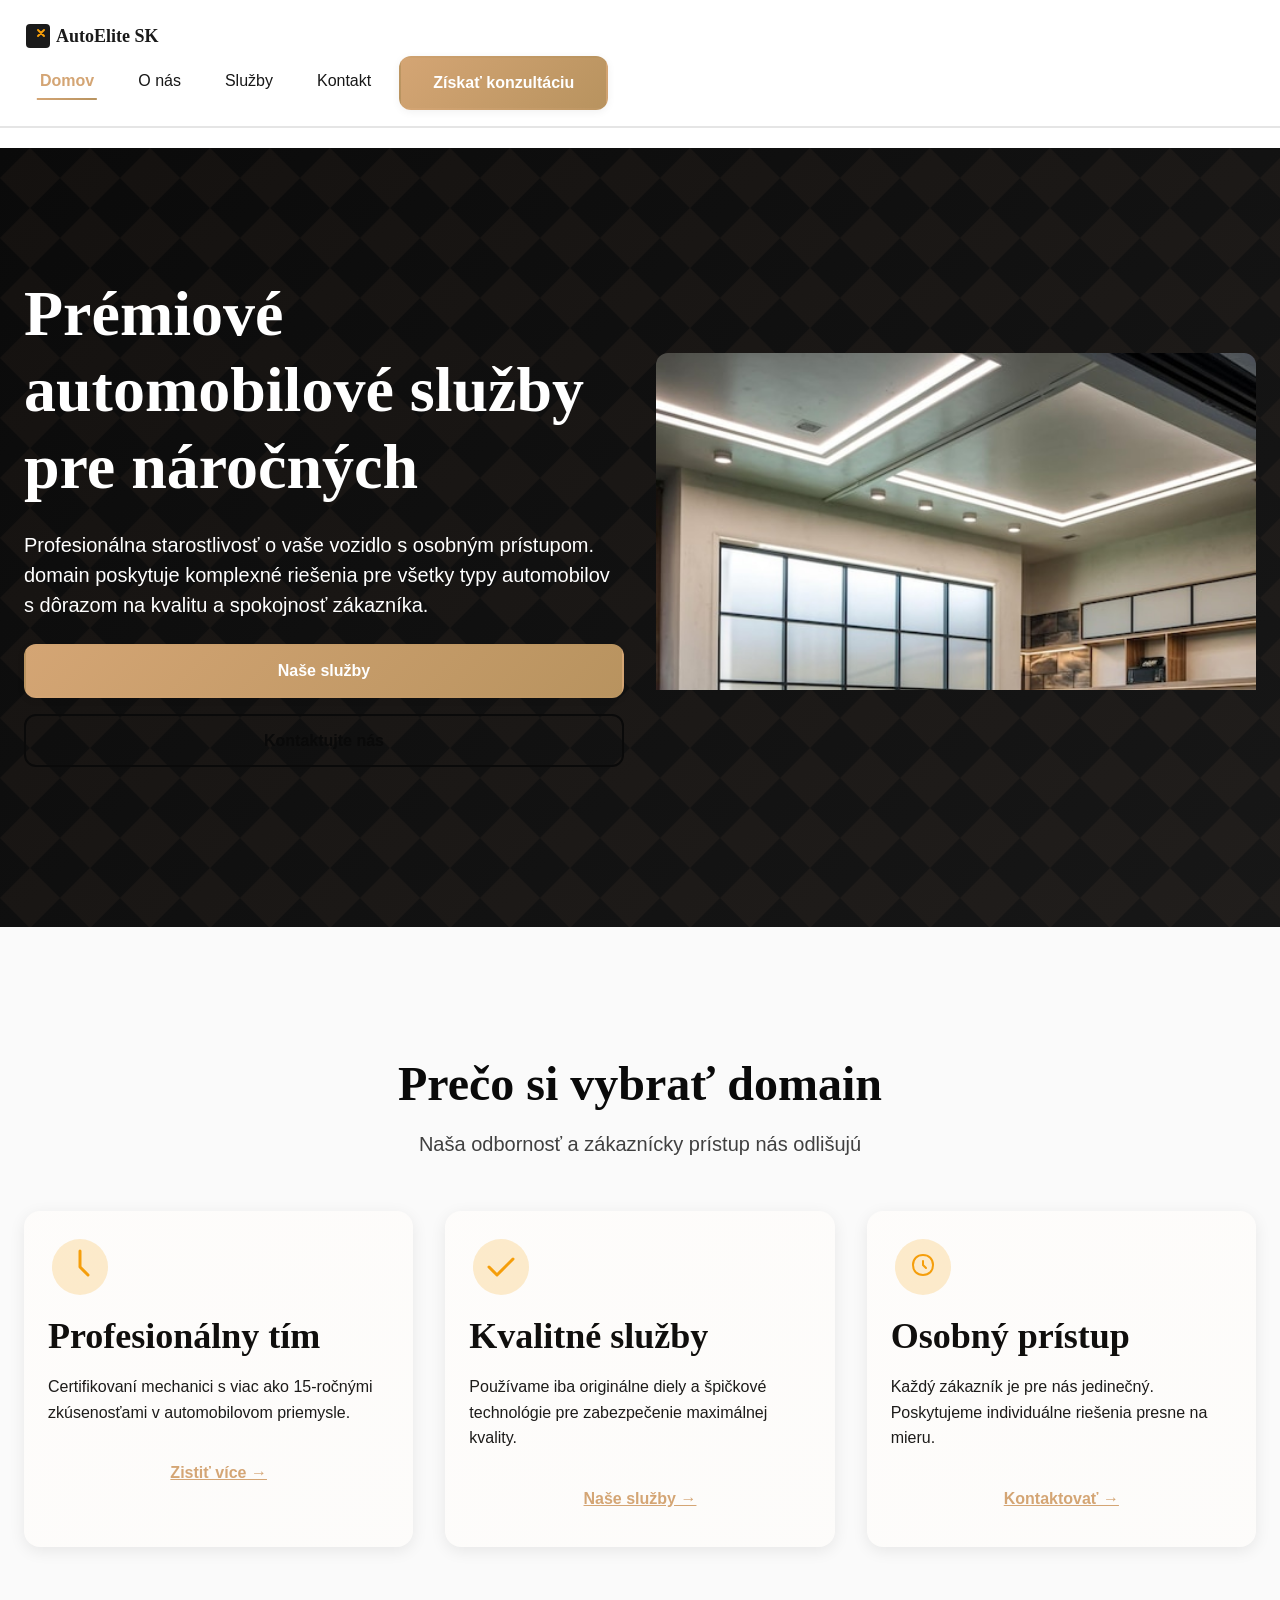
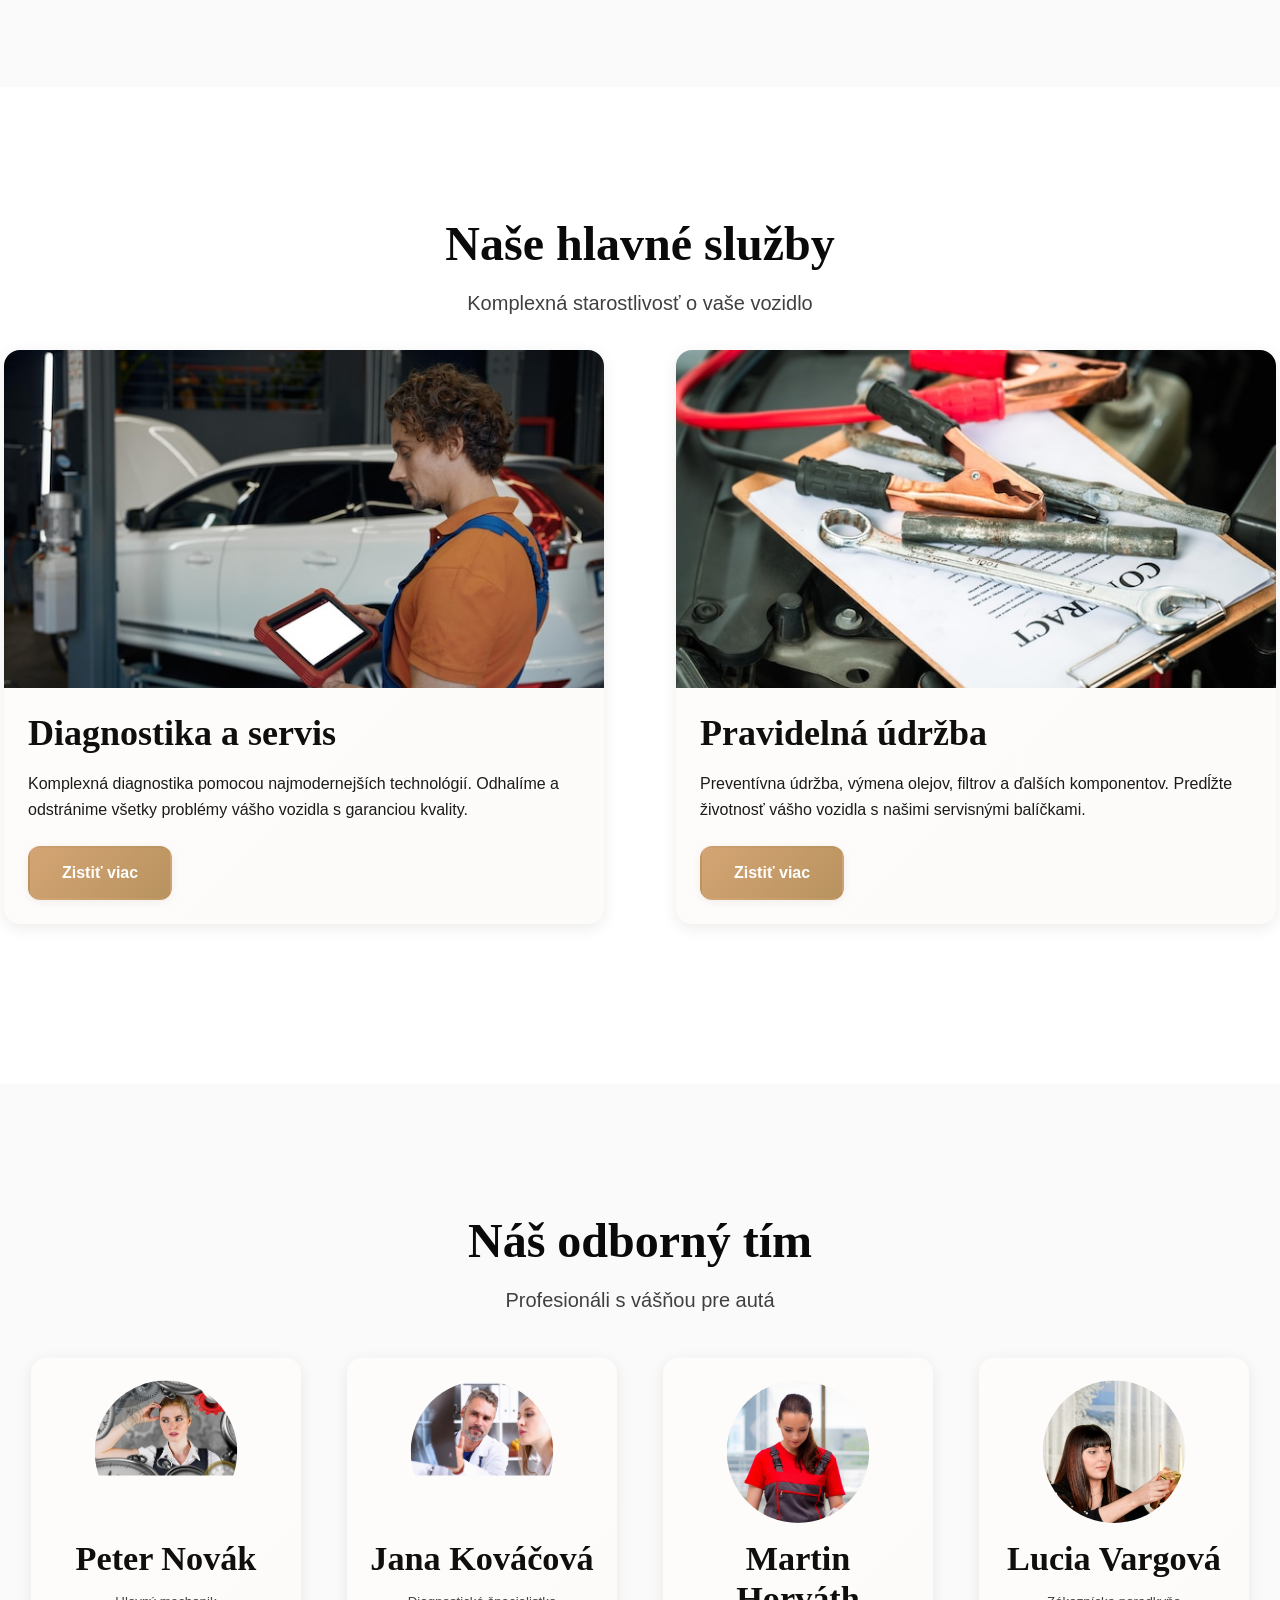
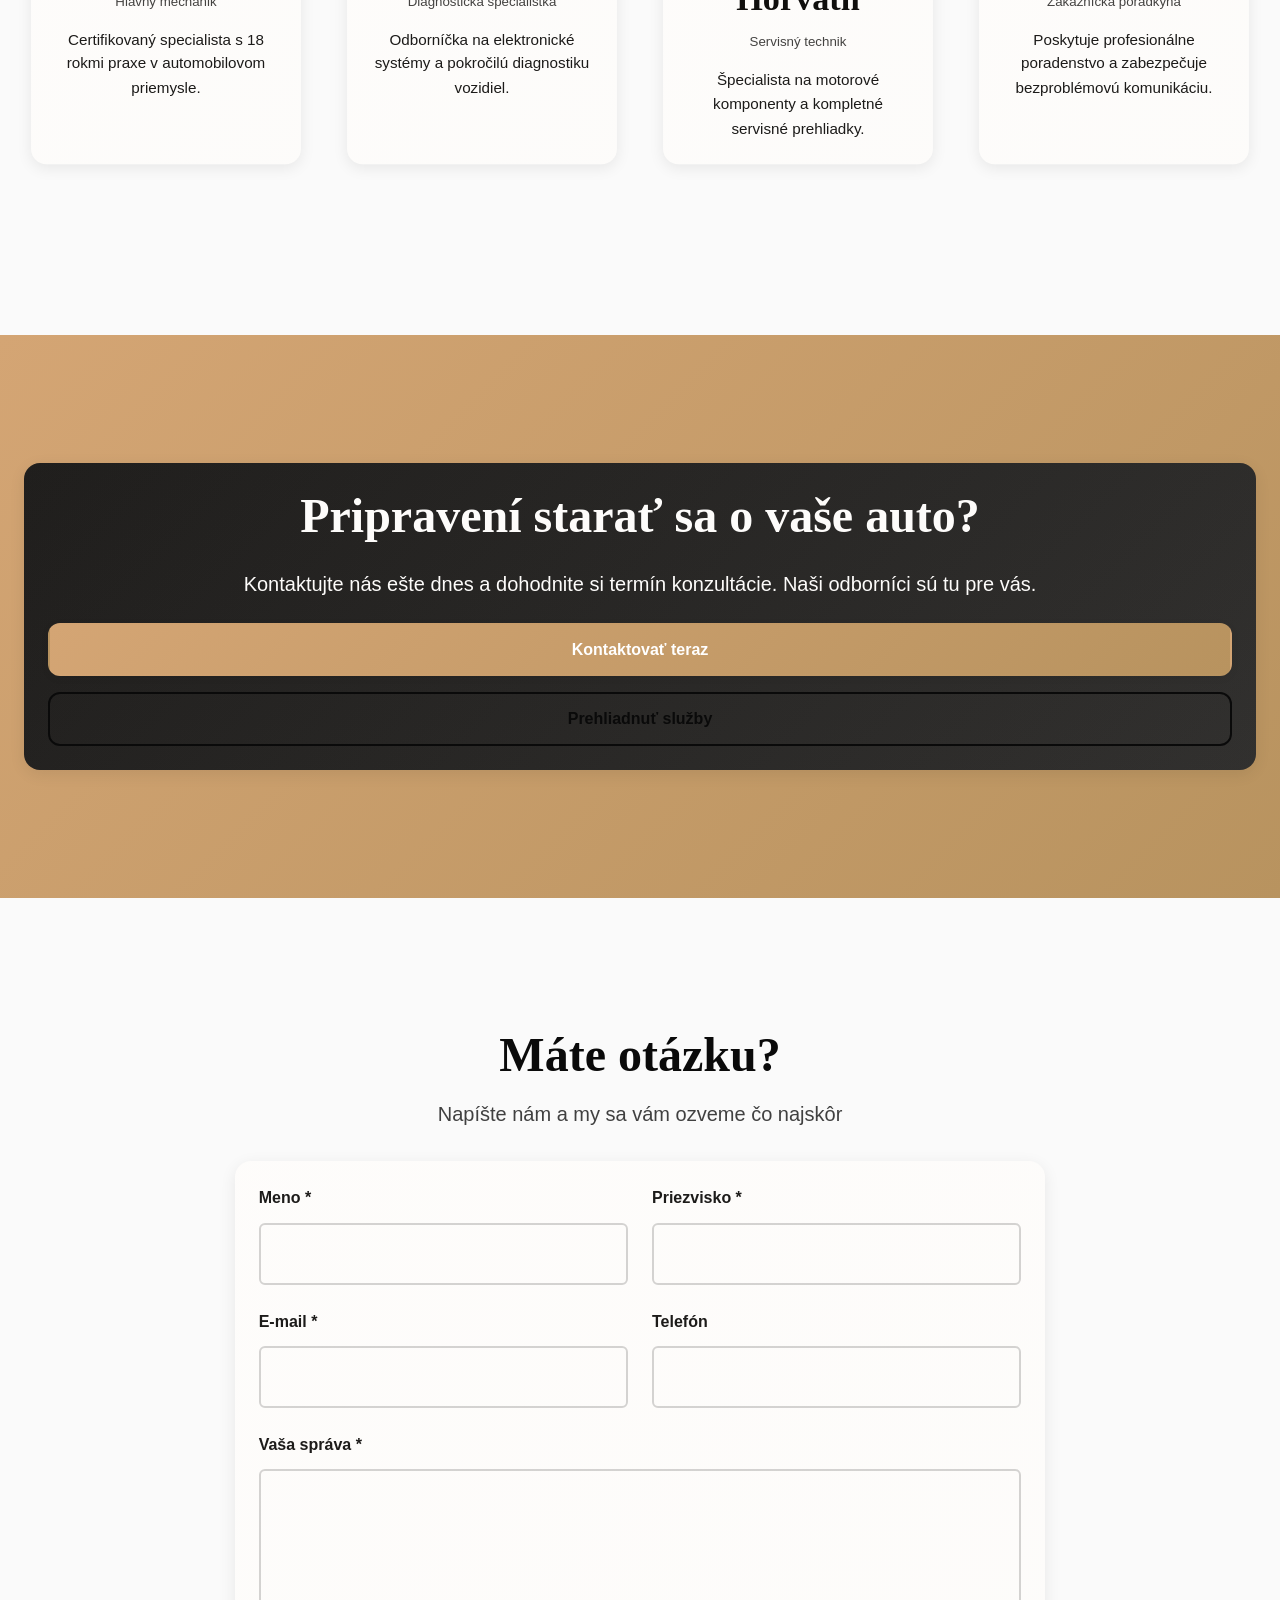
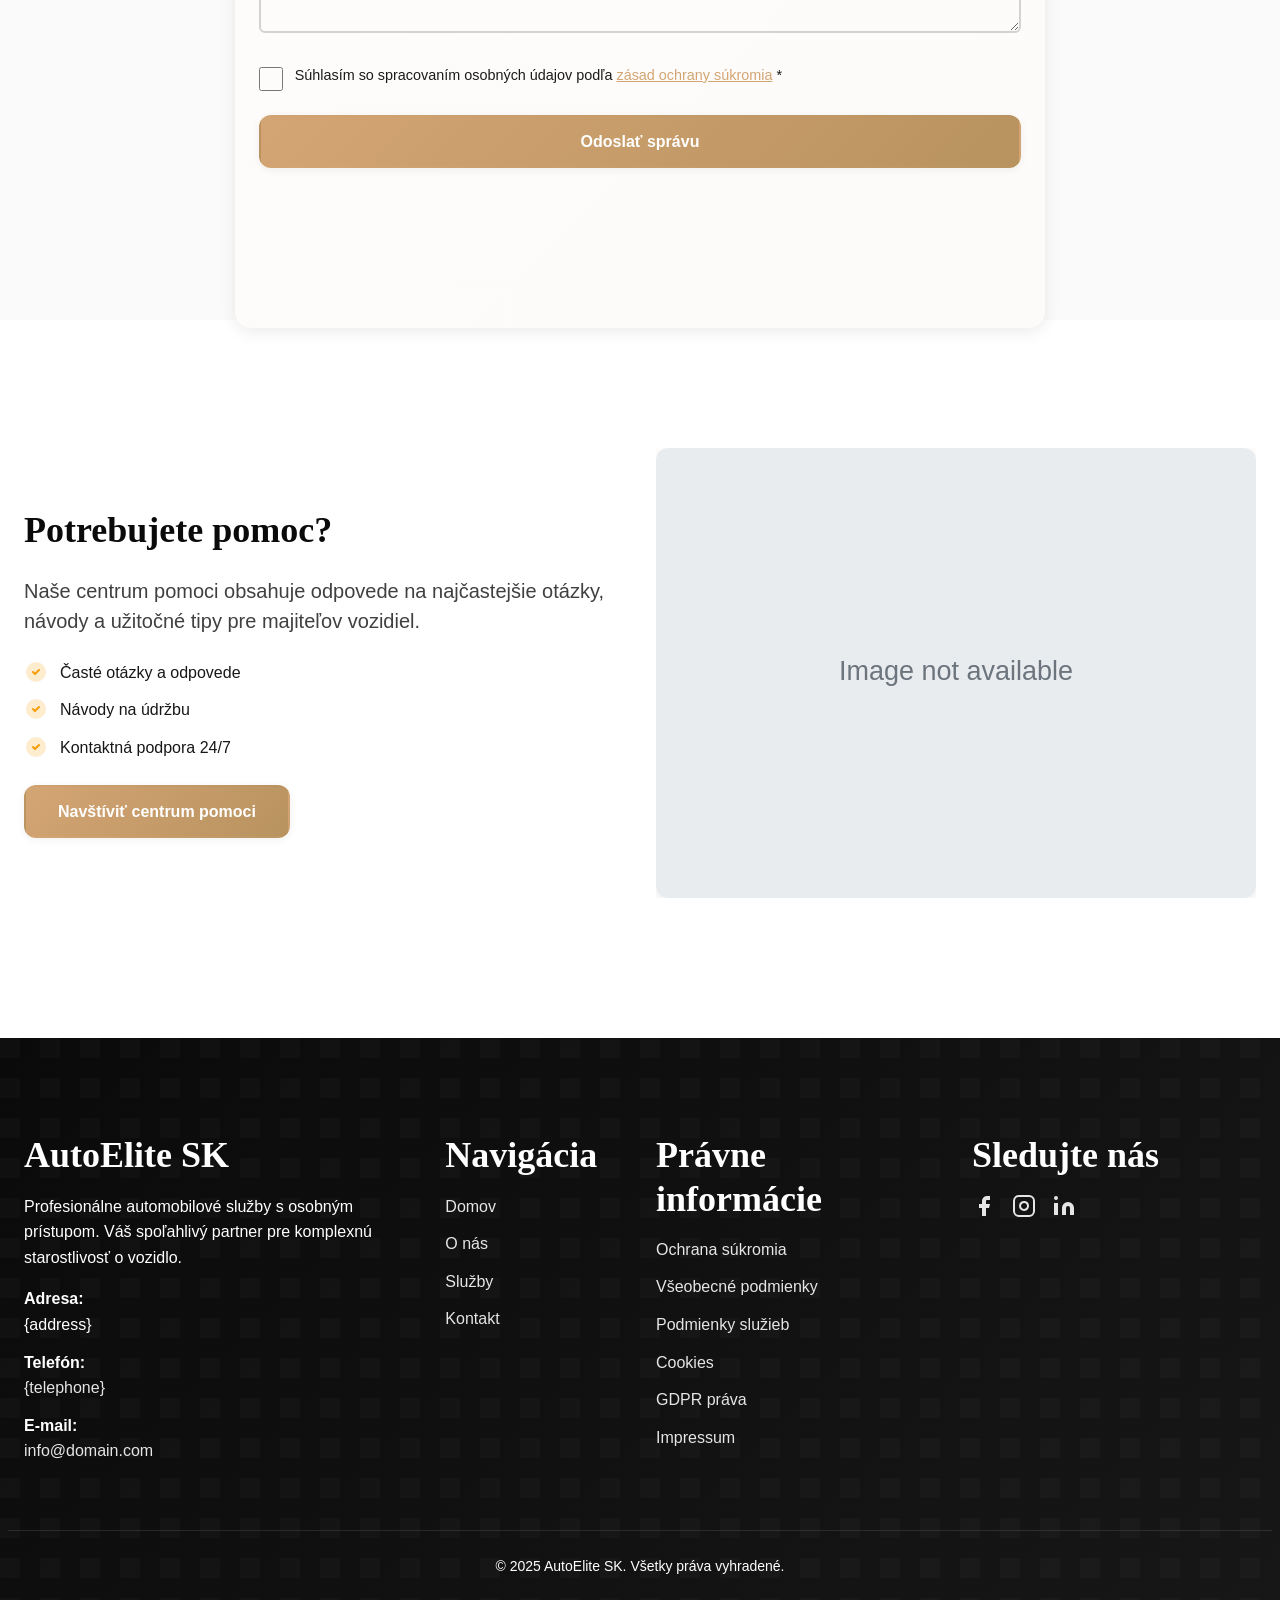
==== commit 2d3585a3: "images_replaced" ====
--- a/index.html
+++ b/index.html
@@ -1,6 +1,4 @@
-<!doctype html>
-<html lang="sk">
- <head>
+<!DOCTYPE html><html lang="sk"><head>
   <meta charset="UTF-8">
   <meta name="viewport" content="width=device-width, initial-scale=1.0">
   <title>domain - Prémiové automobilové riešenia na Slovensku</title>
@@ -21,7 +19,7 @@
     <div class="container-fluid">
      <a class="c-nav__brand navbar-brand" href="/"> 
       <svg width="150" height="40" viewBox="0 0 150 40" fill="none" xmlns="http://www.w3.org/2000/svg" aria-label="AutoElite SK">
-       <rect x="2" y="8" width="24" height="24" rx="4" fill="#1a1a1a" /> <path d="M14 14L20 20M20 14L14 20" stroke="#f59e0b" stroke-width="2" stroke-linecap="round" /> <text x="32" y="26" font-family="serif" font-size="18" font-weight="600" fill="#1a1a1a">AutoElite SK</text>
+       <rect x="2" y="8" width="24" height="24" rx="4" fill="#1a1a1a"></rect> <path d="M14 14L20 20M20 14L14 20" stroke="#f59e0b" stroke-width="2" stroke-linecap="round"></path> <text x="32" y="26" font-family="serif" font-size="18" font-weight="600" fill="#1a1a1a">AutoElite SK</text>
       </svg> 
      </a>
      <button class="c-nav__toggle navbar-toggler" type="button" data-bs-toggle="collapse" data-bs-target="#navbarNav" aria-controls="navbarNav" aria-expanded="false" aria-label="Prepnúť navigáciu"><span class="navbar-toggler-icon"></span></button>
@@ -50,7 +48,7 @@
       </div>
       <div class="col-12 col-lg-6">
        <div class="ratio ratio-16x9">
-        <img src="https://images.unsplash.com/photo-1492144534655-ae79c964c9d7?w=800&amp;h=600&amp;fit=crop" alt="Luxusné športové auto v modernom showroome" class="img-fluid rounded" loading="eager" width="800" height="600">
+        <img src="img/14281.jpg" alt="Luxusné športové auto v modernom showroome" class="img-fluid rounded" loading="eager" width="800" height="600">
        </div>
       </div>
      </div>
@@ -70,7 +68,7 @@
         <div class="card-body d-flex flex-column">
          <div class="ratio ratio-1x1 mb-3" style="max-width: 64px;">
           <svg viewBox="0 0 64 64" fill="none" xmlns="http://www.w3.org/2000/svg">
-           <circle cx="32" cy="32" r="28" fill="#f59e0b" opacity="0.2" /> <path d="M32 16V32L40 40" stroke="#f59e0b" stroke-width="3" stroke-linecap="round" stroke-linejoin="round" />
+           <circle cx="32" cy="32" r="28" fill="#f59e0b" opacity="0.2"></circle> <path d="M32 16V32L40 40" stroke="#f59e0b" stroke-width="3" stroke-linecap="round" stroke-linejoin="round"></path>
           </svg>
          </div>
          <h3 class="h5 mb-3">Profesionálny tím</h3>
@@ -84,7 +82,7 @@
         <div class="card-body d-flex flex-column">
          <div class="ratio ratio-1x1 mb-3" style="max-width: 64px;">
           <svg viewBox="0 0 64 64" fill="none" xmlns="http://www.w3.org/2000/svg">
-           <circle cx="32" cy="32" r="28" fill="#f59e0b" opacity="0.2" /> <path d="M20 32L28 40L44 24" stroke="#f59e0b" stroke-width="3" stroke-linecap="round" stroke-linejoin="round" />
+           <circle cx="32" cy="32" r="28" fill="#f59e0b" opacity="0.2"></circle> <path d="M20 32L28 40L44 24" stroke="#f59e0b" stroke-width="3" stroke-linecap="round" stroke-linejoin="round"></path>
           </svg>
          </div>
          <h3 class="h5 mb-3">Kvalitné služby</h3>
@@ -98,7 +96,7 @@
         <div class="card-body d-flex flex-column">
          <div class="ratio ratio-1x1 mb-3" style="max-width: 64px;">
           <svg viewBox="0 0 64 64" fill="none" xmlns="http://www.w3.org/2000/svg">
-           <circle cx="32" cy="32" r="28" fill="#f59e0b" opacity="0.2" /> <path d="M32 20C26 20 22 24 22 30C22 36 26 40 32 40C38 40 42 36 42 30C42 24 38 20 32 20Z" stroke="#f59e0b" stroke-width="2" /> <path d="M32 26V30L35 33" stroke="#f59e0b" stroke-width="2" stroke-linecap="round" />
+           <circle cx="32" cy="32" r="28" fill="#f59e0b" opacity="0.2"></circle> <path d="M32 20C26 20 22 24 22 30C22 36 26 40 32 40C38 40 42 36 42 30C42 24 38 20 32 20Z" stroke="#f59e0b" stroke-width="2"></path> <path d="M32 26V30L35 33" stroke="#f59e0b" stroke-width="2" stroke-linecap="round"></path>
           </svg>
          </div>
          <h3 class="h5 mb-3">Osobný prístup</h3>
@@ -122,7 +120,7 @@
       <div class="col-12 col-lg-6" data-aos="fade-right">
        <div class="c-card card h-100 border-0 shadow">
         <div class="ratio ratio-16x9">
-         <img src="https://images.unsplash.com/photo-1486262715619-67b85e0b08d3?w=800&amp;h=450&amp;fit=crop" alt="Diagnostika a servis vozidiel" class="card-img-top" loading="lazy" width="800" height="450">
+         <img src="img/45610.jpg" alt="Diagnostika a servis vozidiel" class="card-img-top" loading="lazy" width="800" height="450">
         </div>
         <div class="card-body d-flex flex-column">
          <h3 class="h4 mb-3">Diagnostika a servis</h3>
@@ -134,7 +132,7 @@
       <div class="col-12 col-lg-6" data-aos="fade-left">
        <div class="c-card card h-100 border-0 shadow">
         <div class="ratio ratio-16x9">
-         <img src="https://images.unsplash.com/photo-1619642751034-765dfdf7c58e?w=800&amp;h=450&amp;fit=crop" alt="Pravidelná údržba automobilov" class="card-img-top" loading="lazy" width="800" height="450">
+         <img src="img/4478.jpg" alt="Pravidelná údržba automobilov" class="card-img-top" loading="lazy" width="800" height="450">
         </div>
         <div class="card-body d-flex flex-column">
          <h3 class="h4 mb-3">Pravidelná údržba</h3>
@@ -159,7 +157,7 @@
        <div class="c-card card h-100 border-0 shadow-sm text-center">
         <div class="card-body d-flex flex-column">
          <div class="ratio ratio-1x1 rounded-circle overflow-hidden mx-auto mb-3" style="max-width: 150px;">
-          <img src="https://images.unsplash.com/photo-1507003211169-0a1dd7228f2d?w=300&amp;h=300&amp;fit=crop" alt="Portét Petra Nováka, hlavného mechanika" class="img-fluid" loading="lazy" width="300" height="300">
+          <img src="img/75440.jpg" alt="Portét Petra Nováka, hlavného mechanika" class="img-fluid" loading="lazy" width="300" height="300">
          </div>
          <h3 class="h5 mb-2">Peter Novák</h3>
          <p class="text-muted small mb-3">Hlavný mechanik</p>
@@ -171,7 +169,7 @@
        <div class="c-card card h-100 border-0 shadow-sm text-center">
         <div class="card-body d-flex flex-column">
          <div class="ratio ratio-1x1 rounded-circle overflow-hidden mx-auto mb-3" style="max-width: 150px;">
-          <img src="https://images.unsplash.com/photo-1573496359142-b8d87734a5a2?w=300&amp;h=300&amp;fit=crop" alt="Portét Jany Kováčovej, diagnostickej špecialistky" class="img-fluid" loading="lazy" width="300" height="300">
+          <img src="img/12824.jpg" alt="Portét Jany Kováčovej, diagnostickej špecialistky" class="img-fluid" loading="lazy" width="300" height="300">
          </div>
          <h3 class="h5 mb-2">Jana Kováčová</h3>
          <p class="text-muted small mb-3">Diagnostická špecialistka</p>
@@ -183,7 +181,7 @@
        <div class="c-card card h-100 border-0 shadow-sm text-center">
         <div class="card-body d-flex flex-column">
          <div class="ratio ratio-1x1 rounded-circle overflow-hidden mx-auto mb-3" style="max-width: 150px;">
-          <img src="https://images.unsplash.com/photo-1500648767791-00dcc994a43e?w=300&amp;h=300&amp;fit=crop" alt="Portét Martina Horvatha, servisného technika" class="img-fluid" loading="lazy" width="300" height="300">
+          <img src="img/995.jpg" alt="Portét Martina Horvatha, servisného technika" class="img-fluid" loading="lazy" width="300" height="300">
          </div>
          <h3 class="h5 mb-2">Martin Horváth</h3>
          <p class="text-muted small mb-3">Servisný technik</p>
@@ -195,7 +193,7 @@
        <div class="c-card card h-100 border-0 shadow-sm text-center">
         <div class="card-body d-flex flex-column">
          <div class="ratio ratio-1x1 rounded-circle overflow-hidden mx-auto mb-3" style="max-width: 150px;">
-          <img src="https://images.unsplash.com/photo-1580489944761-15a19d654956?w=300&amp;h=300&amp;fit=crop" alt="Portét Lucie Vargové, zákazníckej poradkyne" class="img-fluid" loading="lazy" width="300" height="300">
+          <img src="img/25164.jpg" alt="Portét Lucie Vargové, zákazníckej poradkyne" class="img-fluid" loading="lazy" width="300" height="300">
          </div>
          <h3 class="h5 mb-2">Lucia Vargová</h3>
          <p class="text-muted small mb-3">Zákaznícka poradkyňa</p>
@@ -233,23 +231,23 @@
        </div>
        <div class="c-card card border-0 shadow">
         <div class="card-body p-4 p-md-5">
-         <form id="contactForm" class="c-form" method="POST" action="thank_you.html" novalidate>
+         <form id="contactForm" class="c-form" method="POST" action="thank_you.html" novalidate="">
           <div class="row g-3">
            <div class="col-12 col-md-6">
             <div class="c-form__group">
-             <label for="firstName" class="form-label">Meno *</label> <input type="text" class="c-form__input form-control" id="firstName" name="firstName" required>
+             <label for="firstName" class="form-label">Meno *</label> <input type="text" class="c-form__input form-control" id="firstName" name="firstName" required="">
              <div class="c-form__error invalid-feedback">Prosím, zadajte vaše meno.</div>
             </div>
            </div>
            <div class="col-12 col-md-6">
             <div class="c-form__group">
-             <label for="lastName" class="form-label">Priezvisko *</label> <input type="text" class="c-form__input form-control" id="lastName" name="lastName" required>
+             <label for="lastName" class="form-label">Priezvisko *</label> <input type="text" class="c-form__input form-control" id="lastName" name="lastName" required="">
              <div class="c-form__error invalid-feedback">Prosím, zadajte vaše priezvisko.</div>
             </div>
            </div>
            <div class="col-12 col-md-6">
             <div class="c-form__group">
-             <label for="email" class="form-label">E-mail *</label> <input type="email" class="c-form__input form-control" id="email" name="email" required>
+             <label for="email" class="form-label">E-mail *</label> <input type="email" class="c-form__input form-control" id="email" name="email" required="">
              <div class="c-form__error invalid-feedback">Prosím, zadajte platnú e-mailovú adresu.</div>
             </div>
            </div>
@@ -261,13 +259,13 @@
            </div>
            <div class="col-12">
             <div class="c-form__group">
-             <label for="message" class="form-label">Vaša správa *</label> <textarea class="c-form__input form-control" id="message" name="message" rows="5" required></textarea>
+             <label for="message" class="form-label">Vaša správa *</label> <textarea class="c-form__input form-control" id="message" name="message" rows="5" required=""></textarea>
              <div class="c-form__error invalid-feedback">Prosím, napíšte vašu správu.</div>
             </div>
            </div>
            <div class="col-12">
             <div class="form-check">
-             <input class="form-check-input" type="checkbox" id="privacyConsent" name="privacyConsent" required> <label class="form-check-label" for="privacyConsent"> Súhlasím so spracovaním osobných údajov podľa <a href="privacy.html" class="text-decoration-underline">zásad ochrany súkromia</a> * </label>
+             <input class="form-check-input" type="checkbox" id="privacyConsent" name="privacyConsent" required=""> <label class="form-check-label" for="privacyConsent"> Súhlasím so spracovaním osobných údajov podľa <a href="privacy.html" class="text-decoration-underline">zásad ochrany súkromia</a> * </label>
              <div class="c-form__error invalid-feedback">Musíte súhlasiť so spracovaním osobných údajov.</div>
             </div>
            </div>
@@ -291,19 +289,19 @@
        <ul class="list-unstyled mb-4">
         <li class="mb-2 d-flex align-items-start">
          <svg width="24" height="24" viewBox="0 0 24 24" fill="none" class="flex-shrink-0 me-2">
-          <circle cx="12" cy="12" r="10" fill="#f59e0b" opacity="0.2" /> <path d="M9 12L11 14L15 10" stroke="#f59e0b" stroke-width="2" stroke-linecap="round" stroke-linejoin="round" />
+          <circle cx="12" cy="12" r="10" fill="#f59e0b" opacity="0.2"></circle> <path d="M9 12L11 14L15 10" stroke="#f59e0b" stroke-width="2" stroke-linecap="round" stroke-linejoin="round"></path>
          </svg>
          <span>Časté otázky a odpovede</span>
         </li>
         <li class="mb-2 d-flex align-items-start">
          <svg width="24" height="24" viewBox="0 0 24 24" fill="none" class="flex-shrink-0 me-2">
-          <circle cx="12" cy="12" r="10" fill="#f59e0b" opacity="0.2" /> <path d="M9 12L11 14L15 10" stroke="#f59e0b" stroke-width="2" stroke-linecap="round" stroke-linejoin="round" />
+          <circle cx="12" cy="12" r="10" fill="#f59e0b" opacity="0.2"></circle> <path d="M9 12L11 14L15 10" stroke="#f59e0b" stroke-width="2" stroke-linecap="round" stroke-linejoin="round"></path>
          </svg>
          <span>Návody na údržbu</span>
         </li>
         <li class="mb-2 d-flex align-items-start">
          <svg width="24" height="24" viewBox="0 0 24 24" fill="none" class="flex-shrink-0 me-2">
-          <circle cx="12" cy="12" r="10" fill="#f59e0b" opacity="0.2" /> <path d="M9 12L11 14L15 10" stroke="#f59e0b" stroke-width="2" stroke-linecap="round" stroke-linejoin="round" />
+          <circle cx="12" cy="12" r="10" fill="#f59e0b" opacity="0.2"></circle> <path d="M9 12L11 14L15 10" stroke="#f59e0b" stroke-width="2" stroke-linecap="round" stroke-linejoin="round"></path>
          </svg>
          <span>Kontaktná podpora 24/7</span>
         </li>
@@ -366,15 +364,15 @@
       <div class="d-flex gap-3 mb-3">
        <a href="#" class="text-white" aria-label="Facebook"> 
         <svg width="24" height="24" viewBox="0 0 24 24" fill="currentColor">
-         <path d="M18 2h-3a5 5 0 00-5 5v3H7v4h3v8h4v-8h3l1-4h-4V7a1 1 0 011-1h3z" />
+         <path d="M18 2h-3a5 5 0 00-5 5v3H7v4h3v8h4v-8h3l1-4h-4V7a1 1 0 011-1h3z"></path>
         </svg> 
        </a> <a href="#" class="text-white" aria-label="Instagram"> 
         <svg width="24" height="24" viewBox="0 0 24 24" fill="none" stroke="currentColor" stroke-width="2">
-         <rect x="2" y="2" width="20" height="20" rx="5" ry="5" /> <path d="M16 11.37A4 4 0 1112.63 8 4 4 0 0116 11.37z" /> <line x1="17.5" y1="6.5" x2="17.51" y2="6.5" />
+         <rect x="2" y="2" width="20" height="20" rx="5" ry="5"></rect> <path d="M16 11.37A4 4 0 1112.63 8 4 4 0 0116 11.37z"></path> <line x1="17.5" y1="6.5" x2="17.51" y2="6.5"></line>
         </svg> 
        </a> <a href="#" class="text-white" aria-label="LinkedIn"> 
         <svg width="24" height="24" viewBox="0 0 24 24" fill="currentColor">
-         <path d="M16 8a6 6 0 016 6v7h-4v-7a2 2 0 00-2-2 2 2 0 00-2 2v7h-4v-7a6 6 0 016-6zM2 9h4v12H2z" /> <circle cx="4" cy="4" r="2" />
+         <path d="M16 8a6 6 0 016 6v7h-4v-7a2 2 0 00-2-2 2 2 0 00-2 2v7h-4v-7a6 6 0 016-6zM2 9h4v12H2z"></path> <circle cx="4" cy="4" r="2"></circle>
         </svg> 
        </a>
       </div>
@@ -387,6 +385,6 @@
     </div>
    </div>
   </footer>
-  <script src="script.js" defer></script>
- </body>
-</html>+  <script src="script.js" defer=""></script>
+ 
+</body></html>
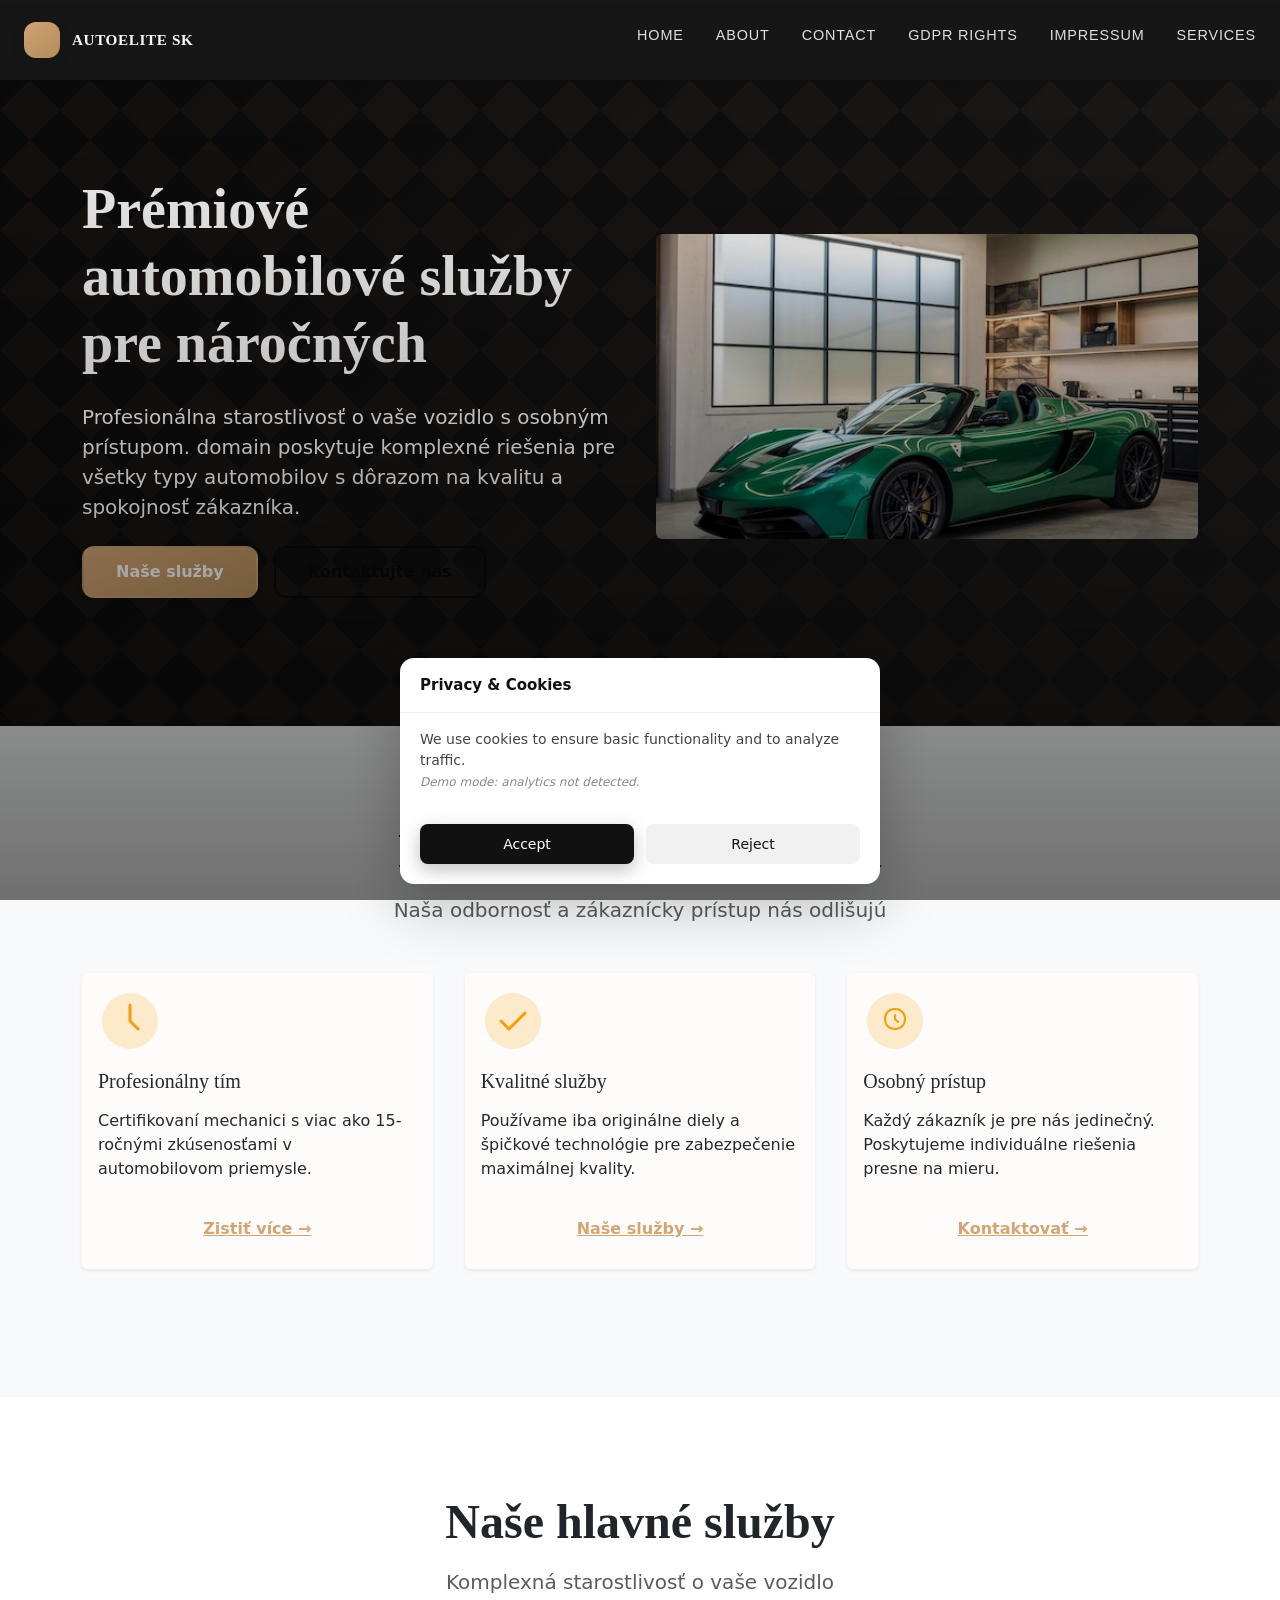
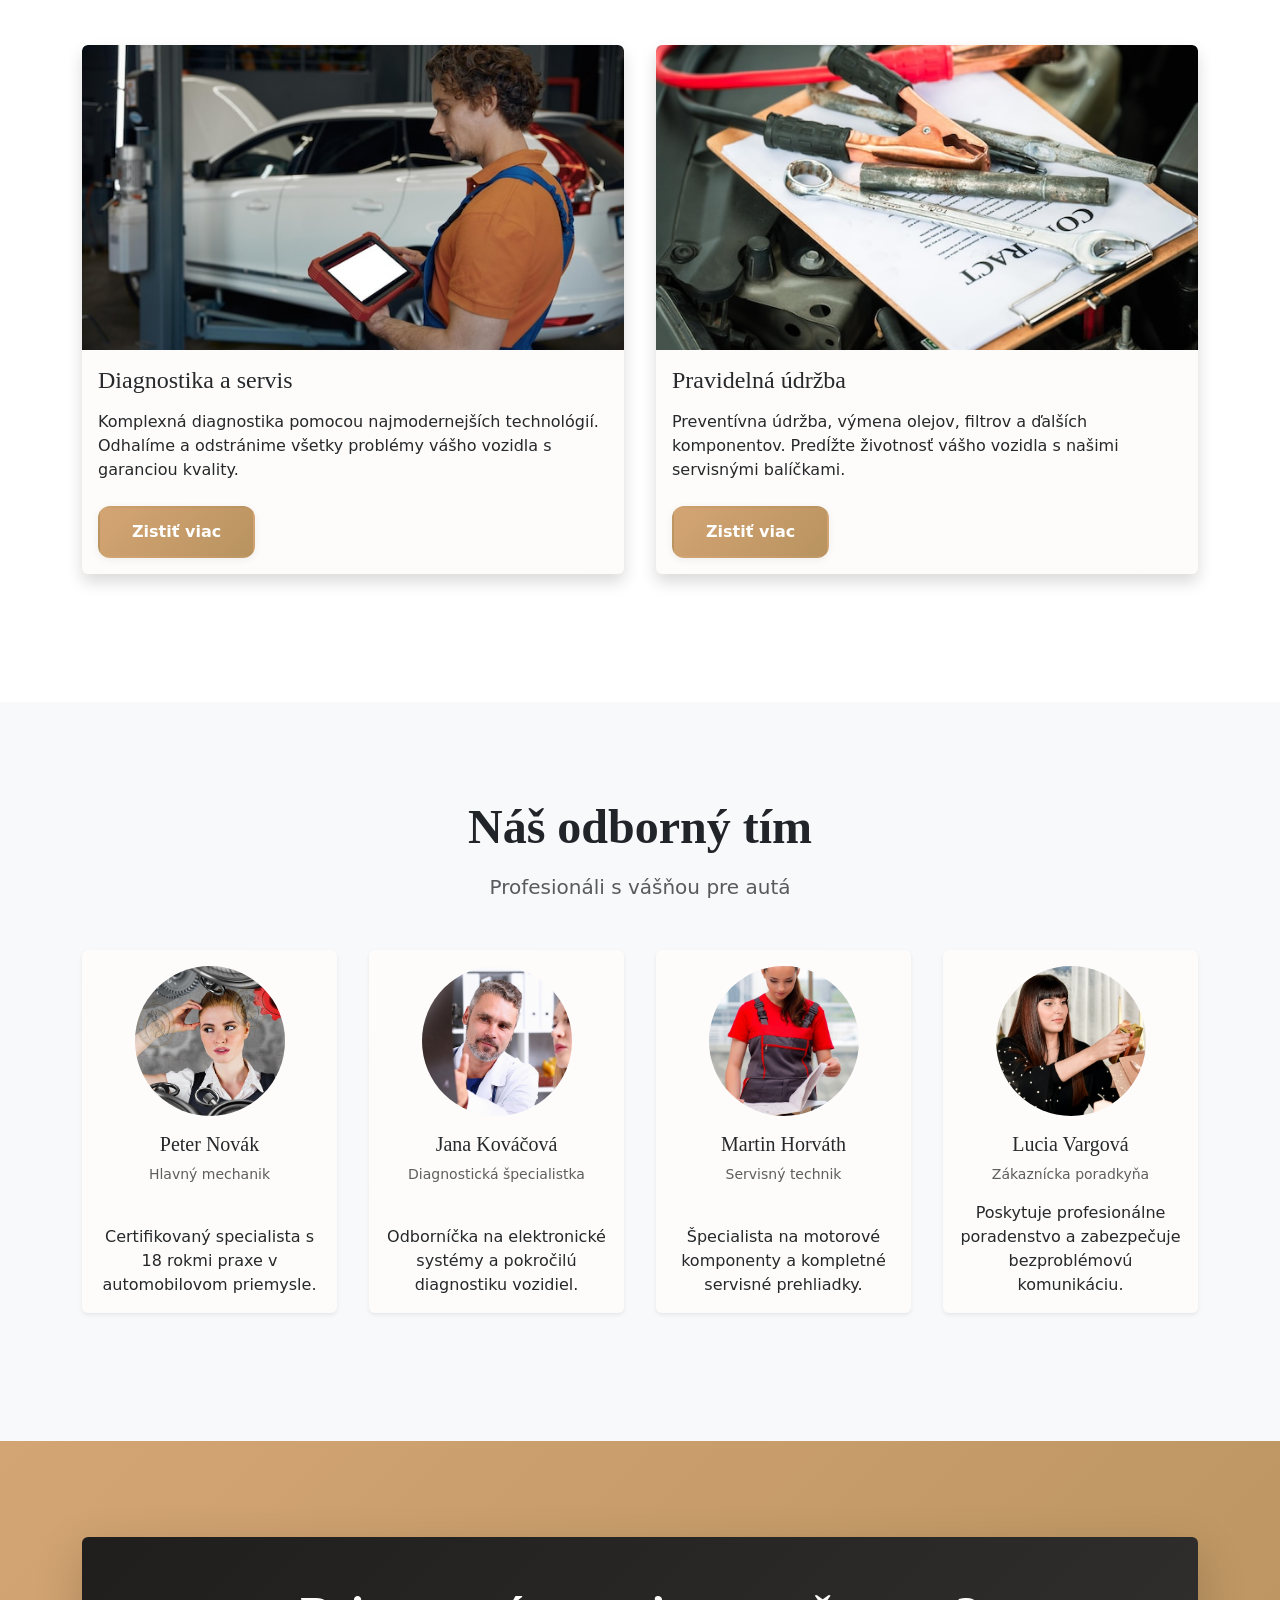
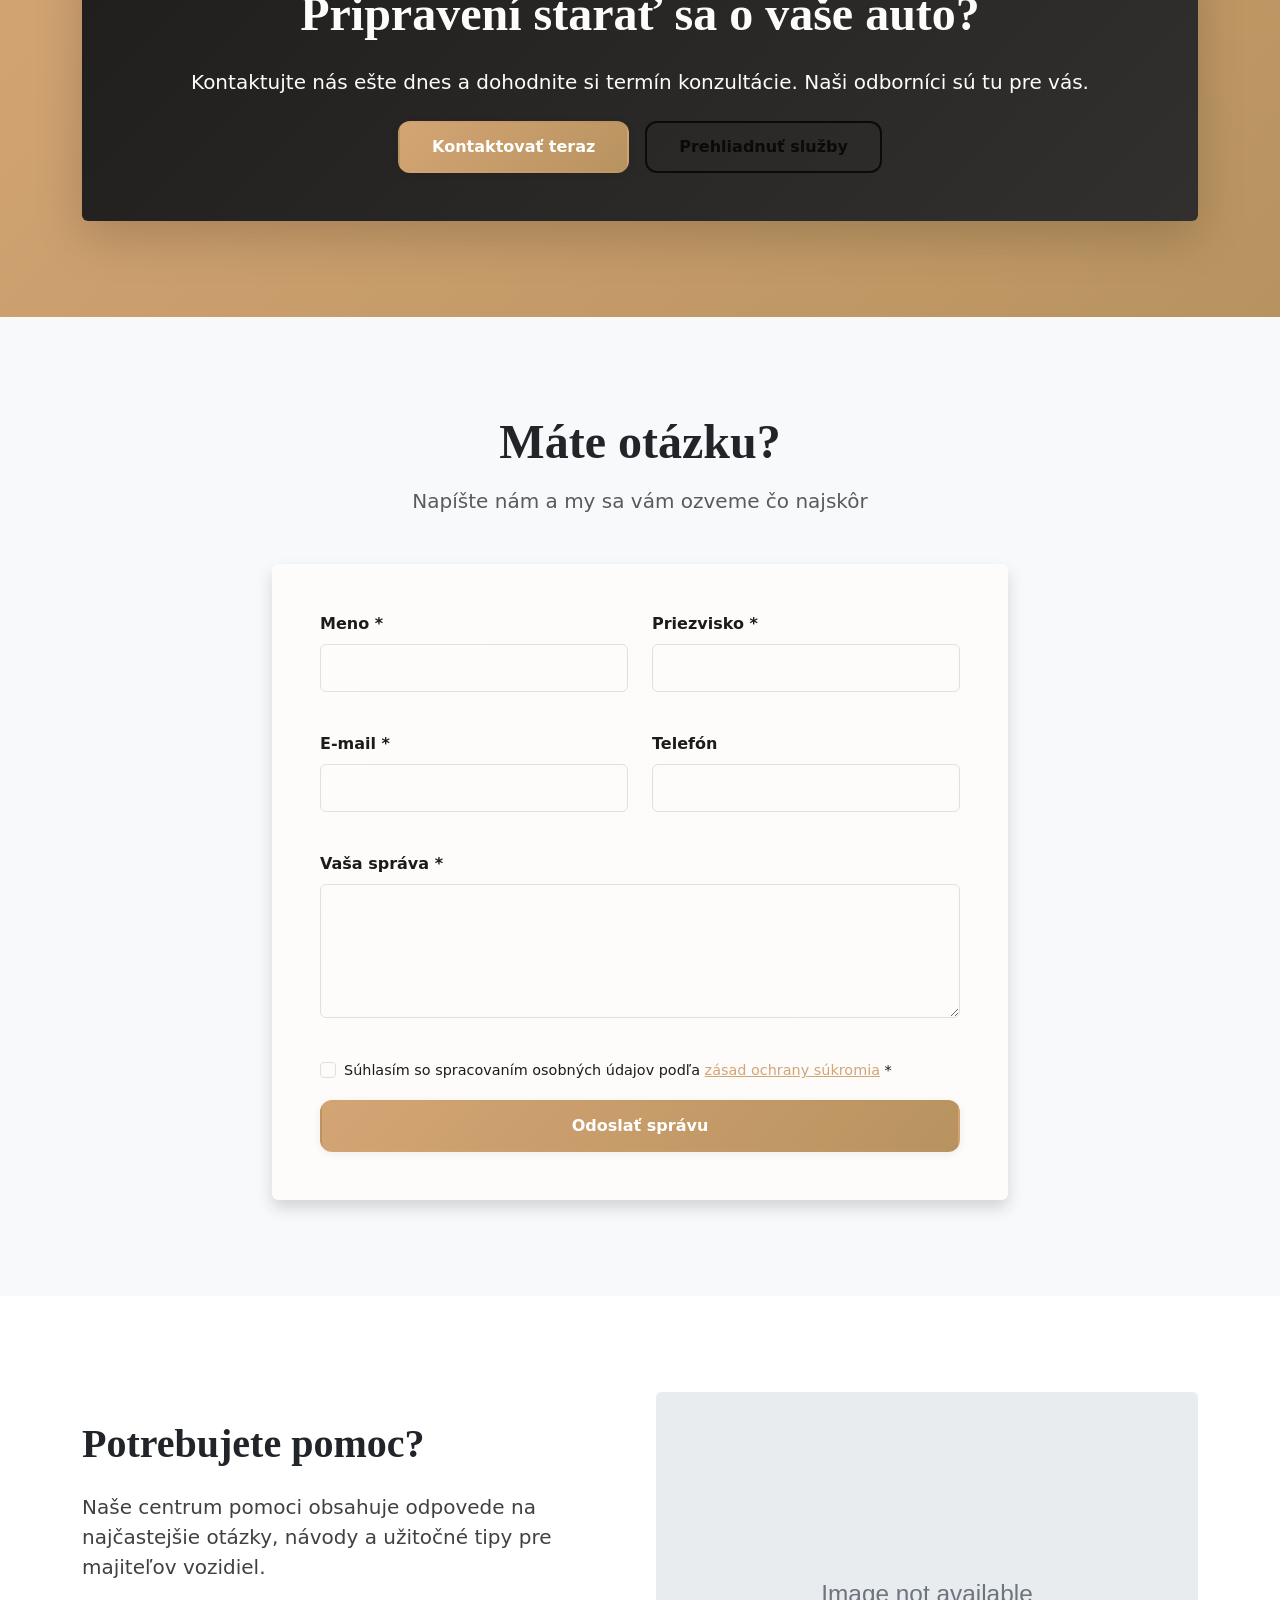
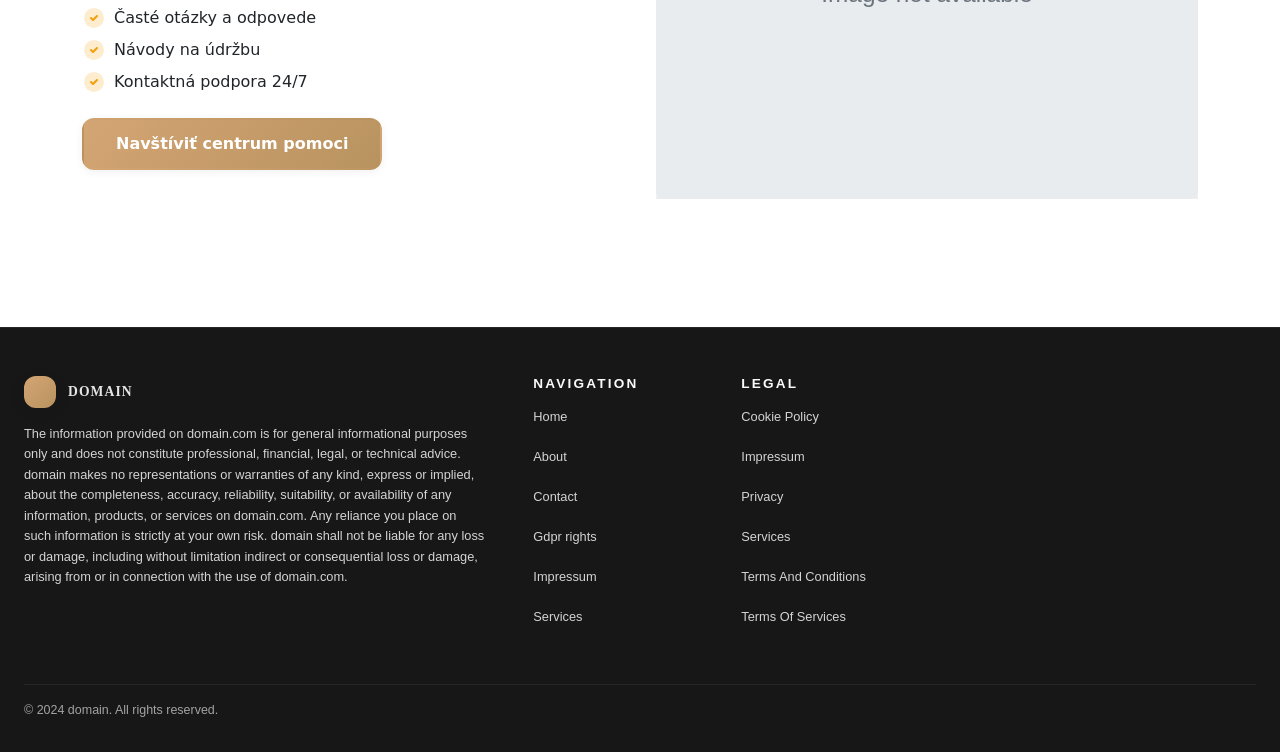
==== commit e706eb0f: "AI Audit" ====
--- a/index.html
+++ b/index.html
@@ -1,4 +1,33 @@
 <!DOCTYPE html><html lang="sk"><head>
+<script type="application/ld+json">
+{
+  "@context": "https://schema.org",
+  "@graph": [
+    {
+      "@type": "WebSite",
+      "@id": "https://domain.com/#website",
+      "url": "https://domain.com",
+      "name": "domain"
+    },
+    {
+      "@type": "Organization",
+      "@id": "https://domain.com/#org",
+      "name": "domain",
+      "url": "https://domain.com"
+    },
+    {
+      "@type": "WebPage",
+      "@id": "https://domain.com",
+      "url": "https://domain.com",
+      "name": "domain",
+      "isPartOf": {
+        "@id": "https://domain.com/#website"
+      },
+      "inLanguage": "sk"
+    }
+  ]
+}
+</script>
   <meta charset="UTF-8">
   <meta name="viewport" content="width=device-width, initial-scale=1.0">
   <title>domain - Prémiové automobilové riešenia na Slovensku</title>
@@ -12,29 +41,37 @@
   <link rel="stylesheet" href="style.css">
   <link rel="icon" type="image/png" href="/favicon.png">
   <link rel="apple-touch-icon" href="/apple-touch-icon.png">
- </head>
+   <link rel="stylesheet" href="https://cdn.jsdelivr.net/npm/bootstrap@5.3.3/dist/css/bootstrap.min.css" integrity="sha384-QWTKZyjpPEjISv5WaRU9OFeRpok6YctnYmDr5pNlyT2bRjXh0JMhjY6hW+ALEwIH" crossorigin="anonymous">
+  <link rel="stylesheet" href="https://unpkg.com/aos@2.3.4/dist/aos.css">
+<link rel="stylesheet" href="./header-footer.css">
+</head>
  <body>
-  <header class="l-header">
-   <nav class="c-nav navbar navbar-expand-md sticky-top bg-white border-bottom" aria-label="Hlavná navigácia">
-    <div class="container-fluid">
-     <a class="c-nav__brand navbar-brand" href="/"> 
-      <svg width="150" height="40" viewBox="0 0 150 40" fill="none" xmlns="http://www.w3.org/2000/svg" aria-label="AutoElite SK">
-       <rect x="2" y="8" width="24" height="24" rx="4" fill="#1a1a1a"></rect> <path d="M14 14L20 20M20 14L14 20" stroke="#f59e0b" stroke-width="2" stroke-linecap="round"></path> <text x="32" y="26" font-family="serif" font-size="18" font-weight="600" fill="#1a1a1a">AutoElite SK</text>
-      </svg> 
-     </a>
-     <button class="c-nav__toggle navbar-toggler" type="button" data-bs-toggle="collapse" data-bs-target="#navbarNav" aria-controls="navbarNav" aria-expanded="false" aria-label="Prepnúť navigáciu"><span class="navbar-toggler-icon"></span></button>
-     <div class="collapse navbar-collapse" id="navbarNav">
-      <ul class="c-nav__list navbar-nav ms-auto mb-2 mb-md-0">
-       <li class="c-nav__item nav-item"><a class="c-nav__link nav-link" href="/" aria-current="page">Domov</a></li>
-       <li class="c-nav__item nav-item"><a class="c-nav__link nav-link" href="about.html">O nás</a></li>
-       <li class="c-nav__item nav-item"><a class="c-nav__link nav-link" href="services.html">Služby</a></li>
-       <li class="c-nav__item nav-item"><a class="c-nav__link nav-link" href="contact.html">Kontakt</a></li>
-       <li class="c-nav__item nav-item"><a class="c-button c-button--primary nav-link" href="contact.html">Získať konzultáciu</a></li>
-      </ul>
-     </div>
-    </div>
-   </nav>
-  </header>
+  <header class="dr-header">
+  <div class="dr-header-shell">
+    <div class="dr-header-inner">
+      <div class="dr-header-brand">
+        <div class="dr-header-logo" aria-label="AutoElite SK logo">
+          <span class="dr-header-logo-mark"></span>
+          <span class="dr-header-logo-text">AutoElite SK</span>
+        </div>
+      </div>
+      <button class="dr-header-toggle" type="button" aria-label="Toggle navigation" aria-expanded="false">
+        <span class="dr-header-toggle-bar"></span>
+        <span class="dr-header-toggle-bar"></span>
+      </button>
+      <nav class="dr-nav" aria-label="Main navigation">
+        <ul class="dr-nav-list">
+          <li class="dr-nav-item"><a class="dr-nav-link" href="./index.html">Home</a></li>
+          <li class="dr-nav-item"><a class="dr-nav-link" href="./about.html">About</a></li>
+          <li class="dr-nav-item"><a class="dr-nav-link" href="./contact.html">Contact</a></li>
+          <li class="dr-nav-item"><a class="dr-nav-link" href="./gdpr-rights.html">Gdpr rights</a></li>
+          <li class="dr-nav-item"><a class="dr-nav-link" href="./impressum.html">Impressum</a></li>
+          <li class="dr-nav-item"><a class="dr-nav-link" href="./services.html">Services</a></li>
+        </ul>
+      </nav>
+    </div>
+  </div>
+</header>
   <main id="main-content">
    <section class="l-section l-section--hero py-5" data-aos="fade-up">
     <div class="container py-4 py-md-5">
@@ -317,74 +354,57 @@
     </div>
    </section>
   </main>
-  <footer class="l-footer bg-dark text-white pt-5 pb-3">
-   <div class="container">
-    <div class="row g-4 pb-4">
-     <div class="col-12 col-md-6 col-lg-4">
-      <h3 class="h5 mb-3">AutoElite SK</h3>
-      <p class="mb-3">Profesionálne automobilové služby s osobným prístupom. Váš spoľahlivý partner pre komplexnú starostlivosť o vozidlo.</p>
-      <div class="mb-2">
-       <strong>Adresa:</strong>
-       <br>
-       {address}
-      </div>
-      <div class="mb-2">
-       <strong>Telefón:</strong>
-       <br>
-       <a href="tel:{telephone}" class="text-white text-decoration-none">{telephone}</a>
-      </div>
-      <div>
-       <strong>E-mail:</strong>
-       <br>
-       <a href="mailto:info@domain.com" class="text-white text-decoration-none">info@domain.com</a>
-      </div>
-     </div>
-     <div class="col-12 col-md-6 col-lg-2">
-      <h3 class="h6 mb-3">Navigácia</h3>
-      <ul class="list-unstyled">
-       <li class="mb-2"><a href="/" class="text-white text-decoration-none">Domov</a></li>
-       <li class="mb-2"><a href="about.html" class="text-white text-decoration-none">O nás</a></li>
-       <li class="mb-2"><a href="services.html" class="text-white text-decoration-none">Služby</a></li>
-       <li class="mb-2"><a href="contact.html" class="text-white text-decoration-none">Kontakt</a></li>
-      </ul>
-     </div>
-     <div class="col-12 col-md-6 col-lg-3">
-      <h3 class="h6 mb-3">Právne informácie</h3>
-      <ul class="list-unstyled">
-       <li class="mb-2"><a href="privacy.html" class="text-white text-decoration-none">Ochrana súkromia</a></li>
-       <li class="mb-2"><a href="terms_and_conditions.html" class="text-white text-decoration-none">Všeobecné podmienky</a></li>
-       <li class="mb-2"><a href="terms_of_services.html" class="text-white text-decoration-none">Podmienky služieb</a></li>
-       <li class="mb-2"><a href="cookie_policy.html" class="text-white text-decoration-none">Cookies</a></li>
-       <li class="mb-2"><a href="gdpr-rights.html" class="text-white text-decoration-none">GDPR práva</a></li>
-       <li class="mb-2"><a href="impressum.html" class="text-white text-decoration-none">Impressum</a></li>
-      </ul>
-     </div>
-     <div class="col-12 col-md-6 col-lg-3">
-      <h3 class="h6 mb-3">Sledujte nás</h3>
-      <div class="d-flex gap-3 mb-3">
-       <a href="#" class="text-white" aria-label="Facebook"> 
-        <svg width="24" height="24" viewBox="0 0 24 24" fill="currentColor">
-         <path d="M18 2h-3a5 5 0 00-5 5v3H7v4h3v8h4v-8h3l1-4h-4V7a1 1 0 011-1h3z"></path>
-        </svg> 
-       </a> <a href="#" class="text-white" aria-label="Instagram"> 
-        <svg width="24" height="24" viewBox="0 0 24 24" fill="none" stroke="currentColor" stroke-width="2">
-         <rect x="2" y="2" width="20" height="20" rx="5" ry="5"></rect> <path d="M16 11.37A4 4 0 1112.63 8 4 4 0 0116 11.37z"></path> <line x1="17.5" y1="6.5" x2="17.51" y2="6.5"></line>
-        </svg> 
-       </a> <a href="#" class="text-white" aria-label="LinkedIn"> 
-        <svg width="24" height="24" viewBox="0 0 24 24" fill="currentColor">
-         <path d="M16 8a6 6 0 016 6v7h-4v-7a2 2 0 00-2-2 2 2 0 00-2 2v7h-4v-7a6 6 0 016-6zM2 9h4v12H2z"></path> <circle cx="4" cy="4" r="2"></circle>
-        </svg> 
-       </a>
-      </div>
-     </div>
-    </div>
-    <div class="row pt-3 border-top border-secondary">
-     <div class="col-12 text-center">
-      <p class="mb-0 small">© 2025 AutoElite SK. Všetky práva vyhradené.</p>
-     </div>
-    </div>
-   </div>
-  </footer>
+  <footer class="dr-footer">
+  <div class="dr-footer-shell">
+    <div class="dr-footer-main">
+      <div class="dr-footer-brand-block">
+        <div class="dr-footer-logo" aria-label="domain logo">
+          <span class="dr-footer-logo-mark"></span>
+          <span class="dr-footer-logo-text">domain</span>
+        </div>
+        <p class="dr-footer-disclaimer">
+          The information provided on domain.com is for general informational purposes only and does not constitute professional, financial, legal, or technical advice. domain makes no representations or warranties of any kind, express or implied, about the completeness, accuracy, reliability, suitability, or availability of any information, products, or services on domain.com. Any reliance you place on such information is strictly at your own risk. domain shall not be liable for any loss or damage, including without limitation indirect or consequential loss or damage, arising from or in connection with the use of domain.com.
+        </p>
+      </div>
+      <div class="dr-footer-nav-blocks">
+        <div class="dr-footer-nav-section" aria-label="Main navigation">
+          <h2 class="dr-footer-heading">Navigation</h2>
+          <ul class="dr-footer-nav-list">
+            <li class="dr-footer-nav-item"><a class="dr-footer-nav-link" href="./index.html">Home</a></li>
+            <li class="dr-footer-nav-item"><a class="dr-footer-nav-link" href="./about.html">About</a></li>
+            <li class="dr-footer-nav-item"><a class="dr-footer-nav-link" href="./contact.html">Contact</a></li>
+            <li class="dr-footer-nav-item"><a class="dr-footer-nav-link" href="./gdpr-rights.html">Gdpr rights</a></li>
+            <li class="dr-footer-nav-item"><a class="dr-footer-nav-link" href="./impressum.html">Impressum</a></li>
+            <li class="dr-footer-nav-item"><a class="dr-footer-nav-link" href="./services.html">Services</a></li>
+          </ul>
+        </div>
+        <div class="dr-footer-nav-section" aria-label="Legal navigation">
+          <h2 class="dr-footer-heading">Legal</h2>
+          <ul class="dr-footer-nav-list">
+            <li class="dr-footer-nav-item"><a class="dr-footer-nav-link" href="./cookie_policy.html">Cookie Policy</a></li>
+            <li class="dr-footer-nav-item"><a class="dr-footer-nav-link" href="./impressum.html">Impressum</a></li>
+            <li class="dr-footer-nav-item"><a class="dr-footer-nav-link" href="./privacy.html">Privacy</a></li>
+            <li class="dr-footer-nav-item"><a class="dr-footer-nav-link" href="./services.html">Services</a></li>
+            <li class="dr-footer-nav-item"><a class="dr-footer-nav-link" href="./terms_and_conditions.html">Terms And Conditions</a></li>
+            <li class="dr-footer-nav-item"><a class="dr-footer-nav-link" href="./terms_of_services.html">Terms Of Services</a></li>
+          </ul>
+        </div>
+      </div>
+    </div>
+    <div class="dr-footer-bottom">
+      <span class="dr-footer-bottom-text">© <span class="dr-footer-year">2024</span> domain. All rights reserved.</span>
+    </div>
+  </div>
+</footer>
   <script src="script.js" defer=""></script>
  
+  <script src="https://unpkg.com/aos@2.3.4/dist/aos.js"></script>
+  <script>
+if (typeof AOS !== "undefined" && !window.__AOS_INITIALIZED__) {
+  AOS.init({ once: true, duration: 700, easing: "ease-out-cubic" });
+  window.__AOS_INITIALIZED__ = true;
+}
+</script>
+<script src="./header-footer.js"></script>
+<script src="./consent.js"></script>
 </body></html>
--- a/header-footer.css
+++ b/header-footer.css
@@ -0,0 +1,295 @@
+.dr-header {
+  background: var(--color-neutral-900);
+  color: var(--color-white);
+  box-shadow: var(--shadow-sm);
+}
+
+.dr-header-shell {
+  max-width: var(--container-max);
+  margin: 0 auto;
+  padding: 0 var(--container-padding);
+}
+
+.dr-header-inner {
+  height: var(--nav-h);
+  display: flex;
+  align-items: center;
+  justify-content: space-between;
+  gap: var(--space-lg);
+}
+
+.dr-header-brand {
+  display: flex;
+  align-items: center;
+}
+
+.dr-header-logo {
+  display: inline-flex;
+  align-items: center;
+  gap: var(--space-sm);
+}
+
+.dr-header-logo-mark {
+  width: 2.25rem;
+  height: 2.25rem;
+  border-radius: var(--border-radius-md);
+  background: linear-gradient(135deg, var(--color-secondary), var(--color-accent));
+  box-shadow: var(--shadow-md);
+}
+
+.dr-header-logo-text {
+  font-family: var(--font-primary);
+  font-weight: var(--font-weight-semibold);
+  letter-spacing: 0.04em;
+  text-transform: uppercase;
+  font-size: 0.95rem;
+}
+
+.dr-nav {
+  display: flex;
+  align-items: center;
+}
+
+.dr-nav-list {
+  display: flex;
+  align-items: center;
+  gap: var(--space-xl);
+  list-style: none;
+  margin: 0;
+  padding: 0;
+}
+
+.dr-nav-link {
+  position: relative;
+  display: inline-flex;
+  align-items: center;
+  font-family: var(--font-secondary);
+  font-size: 0.9rem;
+  letter-spacing: 0.06em;
+  text-transform: uppercase;
+  text-decoration: none;
+  color: var(--color-neutral-200);
+  padding: var(--space-xs) 0;
+  transition: color var(--transition);
+}
+
+.dr-nav-link::after {
+  content: "";
+  position: absolute;
+  left: 0;
+  bottom: 0;
+  width: 0;
+  height: 2px;
+  border-radius: var(--border-radius-sm);
+  background: linear-gradient(90deg, var(--color-secondary), var(--color-accent));
+  transition: width var(--transition);
+}
+
+.dr-nav-link:hover,
+.dr-nav-link:focus-visible {
+  color: var(--color-white);
+}
+
+.dr-nav-link:hover::after,
+.dr-nav-link:focus-visible::after {
+  width: 100%;
+}
+
+.dr-header-toggle {
+  display: none;
+  width: 2.5rem;
+  height: 2.5rem;
+  border-radius: 999px;
+  border: 1px solid var(--color-neutral-800);
+  background: linear-gradient(135deg, var(--color-neutral-900), var(--color-neutral-800));
+  box-shadow: var(--shadow-sm);
+  align-items: center;
+  justify-content: center;
+  padding: 0;
+  cursor: pointer;
+}
+
+.dr-header-toggle-bar {
+  width: 1.35rem;
+  height: 2px;
+  border-radius: 999px;
+  background: var(--color-neutral-200);
+  display: block;
+  transition: transform var(--transition), opacity var(--transition);
+}
+
+.dr-header-toggle-bar + .dr-header-toggle-bar {
+  margin-top: 0.32rem;
+}
+
+.dr-header-toggle[aria-expanded="true"] .dr-header-toggle-bar:first-child {
+  transform: translateY(4px) rotate(45deg);
+}
+
+.dr-header-toggle[aria-expanded="true"] .dr-header-toggle-bar:last-child {
+  transform: translateY(-4px) rotate(-45deg);
+}
+
+@media (max-width: 768px) {
+  .dr-header-inner {
+    height: auto;
+    padding-top: var(--space-md);
+    padding-bottom: var(--space-md);
+  }
+
+  .dr-header-toggle {
+    display: inline-flex;
+  }
+
+  .dr-nav {
+    width: 100%;
+  }
+
+  .dr-nav-list {
+    display: none;
+    flex-direction: column;
+    align-items: flex-start;
+    gap: var(--space-sm);
+    margin-top: var(--space-md);
+    padding-top: var(--space-md);
+    border-top: 1px solid var(--color-neutral-800);
+  }
+
+  .dr-header--open .dr-nav-list {
+    display: flex;
+  }
+}
+
+@media (min-width: 769px) {
+  .dr-header-inner {
+    height: var(--header-h);
+  }
+}
+
+.dr-footer {
+  background: var(--color-neutral-900);
+  color: var(--color-neutral-200);
+  border-top: 1px solid var(--color-neutral-800);
+}
+
+.dr-footer-shell {
+  max-width: var(--container-max);
+  margin: 0 auto;
+  padding: var(--space-2xl) var(--container-padding) var(--space-xl);
+}
+
+.dr-footer-main {
+  display: flex;
+  flex-wrap: wrap;
+  gap: var(--space-2xl);
+}
+
+.dr-footer-brand-block {
+  flex: 1 1 260px;
+  max-width: 480px;
+}
+
+.dr-footer-logo {
+  display: inline-flex;
+  align-items: center;
+  gap: var(--space-sm);
+  margin-bottom: var(--space-md);
+}
+
+.dr-footer-logo-mark {
+  width: 2rem;
+  height: 2rem;
+  border-radius: var(--border-radius-md);
+  background: linear-gradient(135deg, var(--color-secondary), var(--color-accent));
+  box-shadow: var(--shadow-md);
+}
+
+.dr-footer-logo-text {
+  font-family: var(--font-primary);
+  font-weight: var(--font-weight-semibold);
+  letter-spacing: 0.08em;
+  text-transform: uppercase;
+  font-size: 0.85rem;
+}
+
+.dr-footer-disclaimer {
+  margin: 0;
+  font-family: var(--font-secondary);
+  font-size: 0.8rem;
+  line-height: var(--line-height-base);
+  color: var(--color-neutral-300);
+}
+
+.dr-footer-nav-blocks {
+  flex: 2 1 320px;
+  display: flex;
+  flex-wrap: wrap;
+  gap: var(--space-2xl);
+}
+
+.dr-footer-nav-section {
+  min-width: 160px;
+}
+
+.dr-footer-heading {
+  margin: 0 0 var(--space-sm);
+  font-family: var(--font-secondary);
+  font-weight: var(--font-weight-semibold);
+  font-size: 0.85rem;
+  letter-spacing: 0.16em;
+  text-transform: uppercase;
+  color: var(--color-neutral-50);
+}
+
+.dr-footer-nav-list {
+  list-style: none;
+  margin: 0;
+  padding: 0;
+  display: grid;
+  gap: var(--space-xs);
+}
+
+.dr-footer-nav-link {
+  font-family: var(--font-secondary);
+  font-size: 0.8rem;
+  text-decoration: none;
+  color: var(--color-neutral-300);
+  transition: color var(--transition);
+}
+
+.dr-footer-nav-link:hover,
+.dr-footer-nav-link:focus-visible {
+  color: var(--color-secondary);
+}
+
+.dr-footer-bottom {
+  margin-top: var(--space-2xl);
+  padding-top: var(--space-md);
+  border-top: 1px solid var(--color-neutral-800);
+  display: flex;
+  flex-wrap: wrap;
+  align-items: center;
+  justify-content: space-between;
+  gap: var(--space-sm);
+}
+
+.dr-footer-bottom-text {
+  font-family: var(--font-secondary);
+  font-size: 0.78rem;
+  color: var(--color-neutral-400);
+}
+
+@media (max-width: 640px) {
+  .dr-footer-shell {
+    padding-left: var(--space-lg);
+    padding-right: var(--space-lg);
+  }
+
+  .dr-footer-main {
+    flex-direction: column;
+  }
+
+  .dr-footer-nav-blocks {
+    flex-direction: column;
+  }
+}
